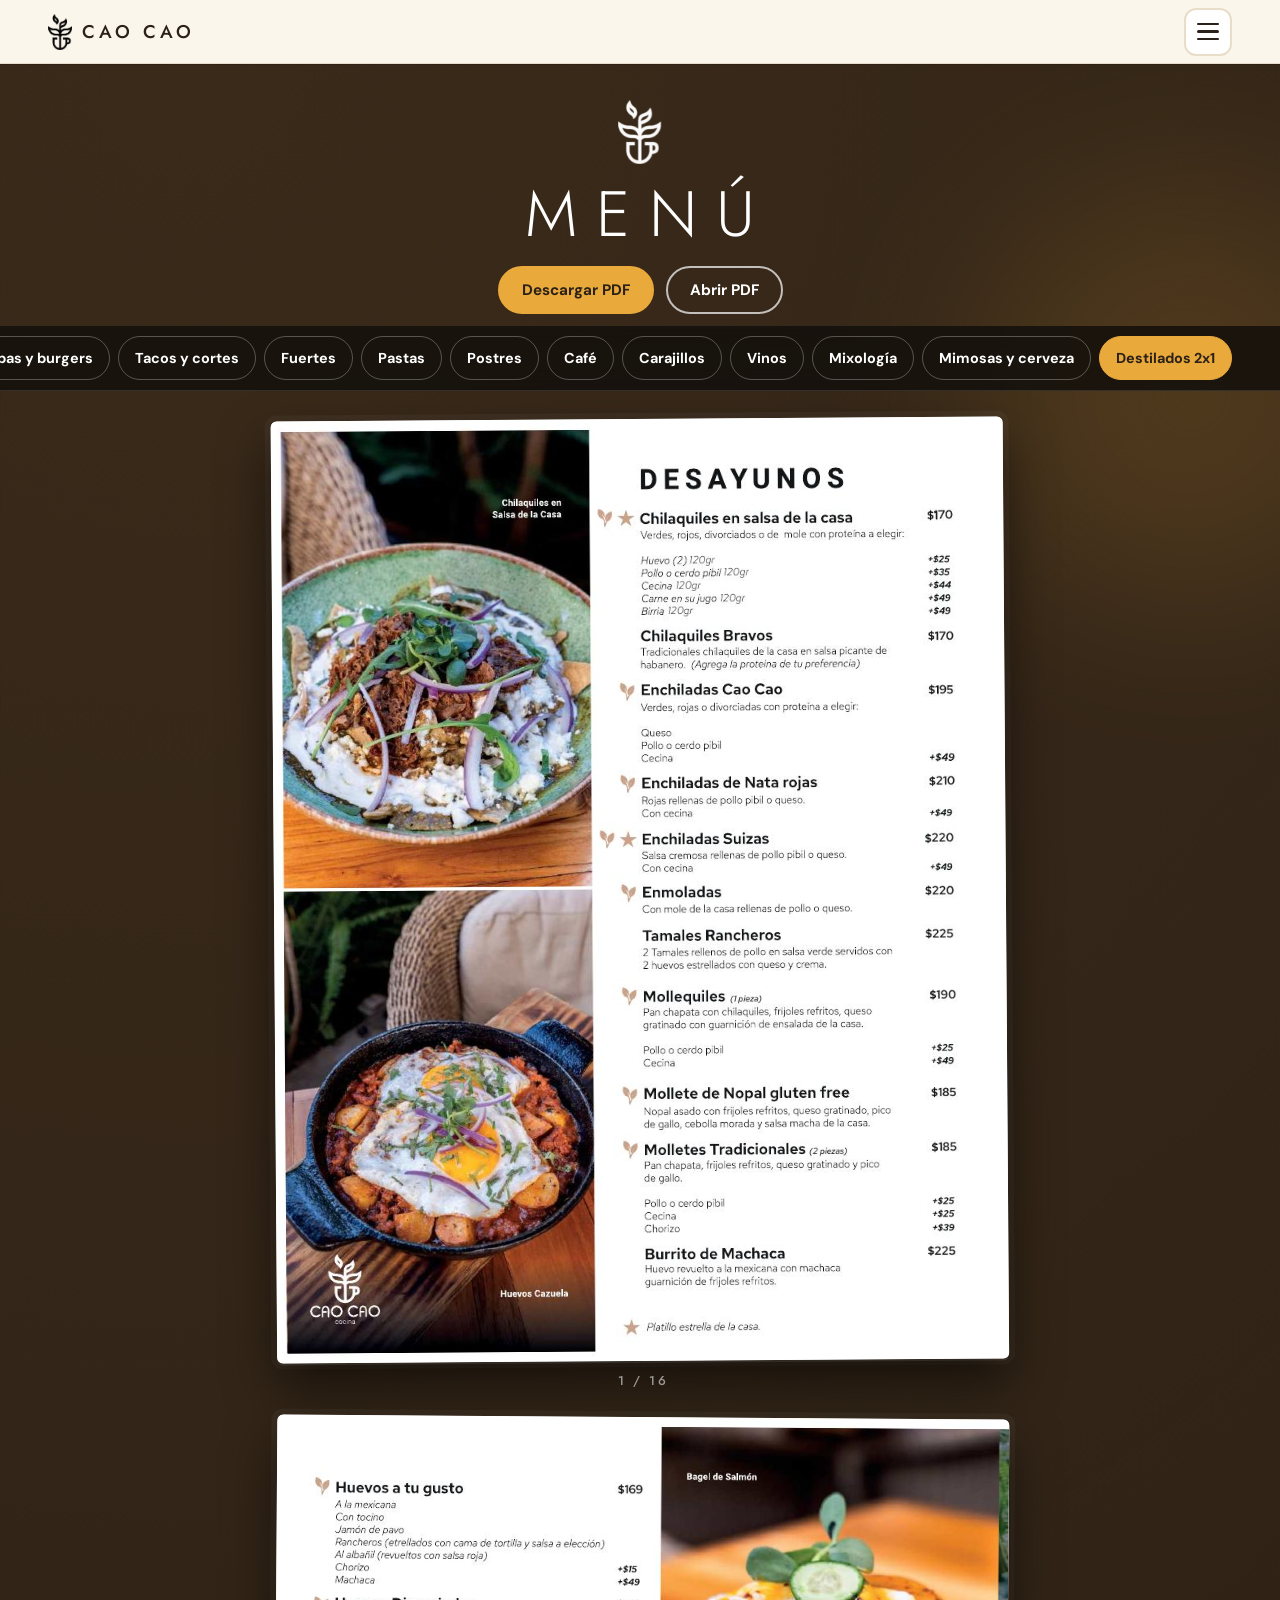
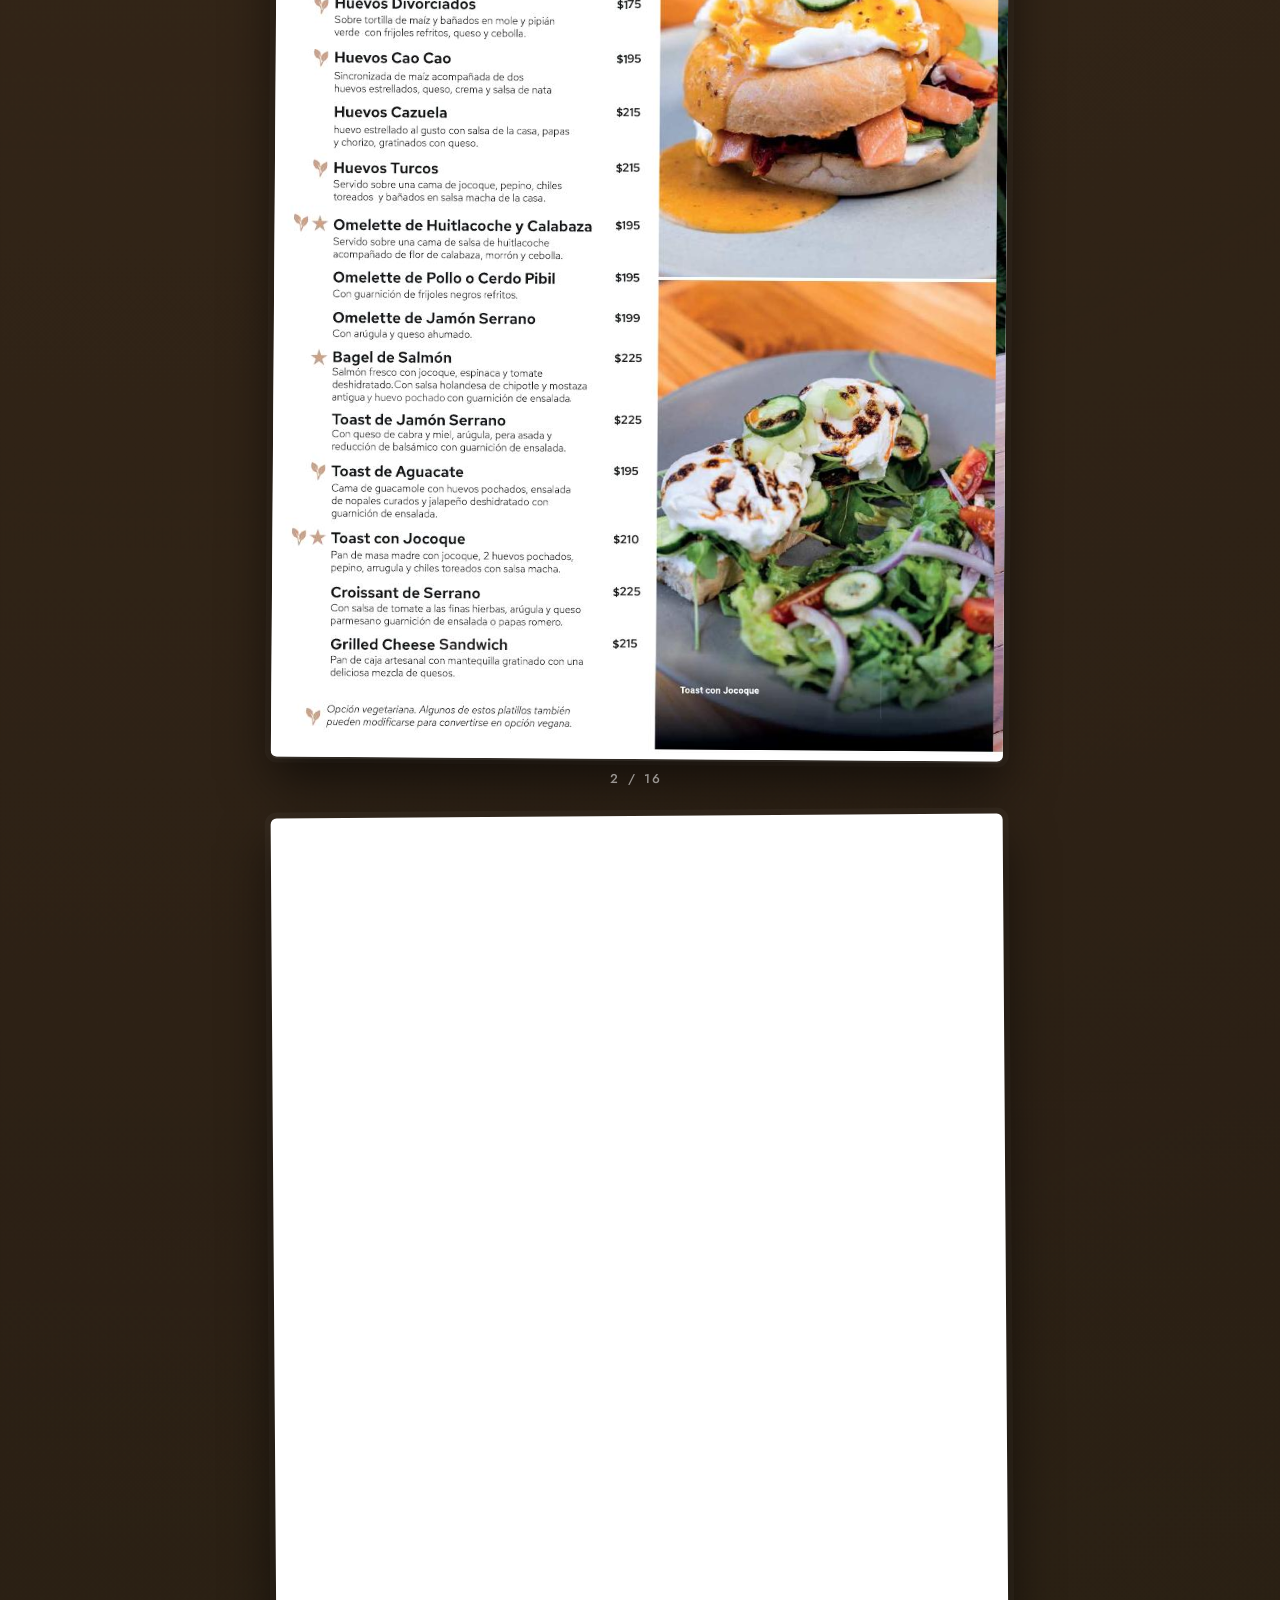
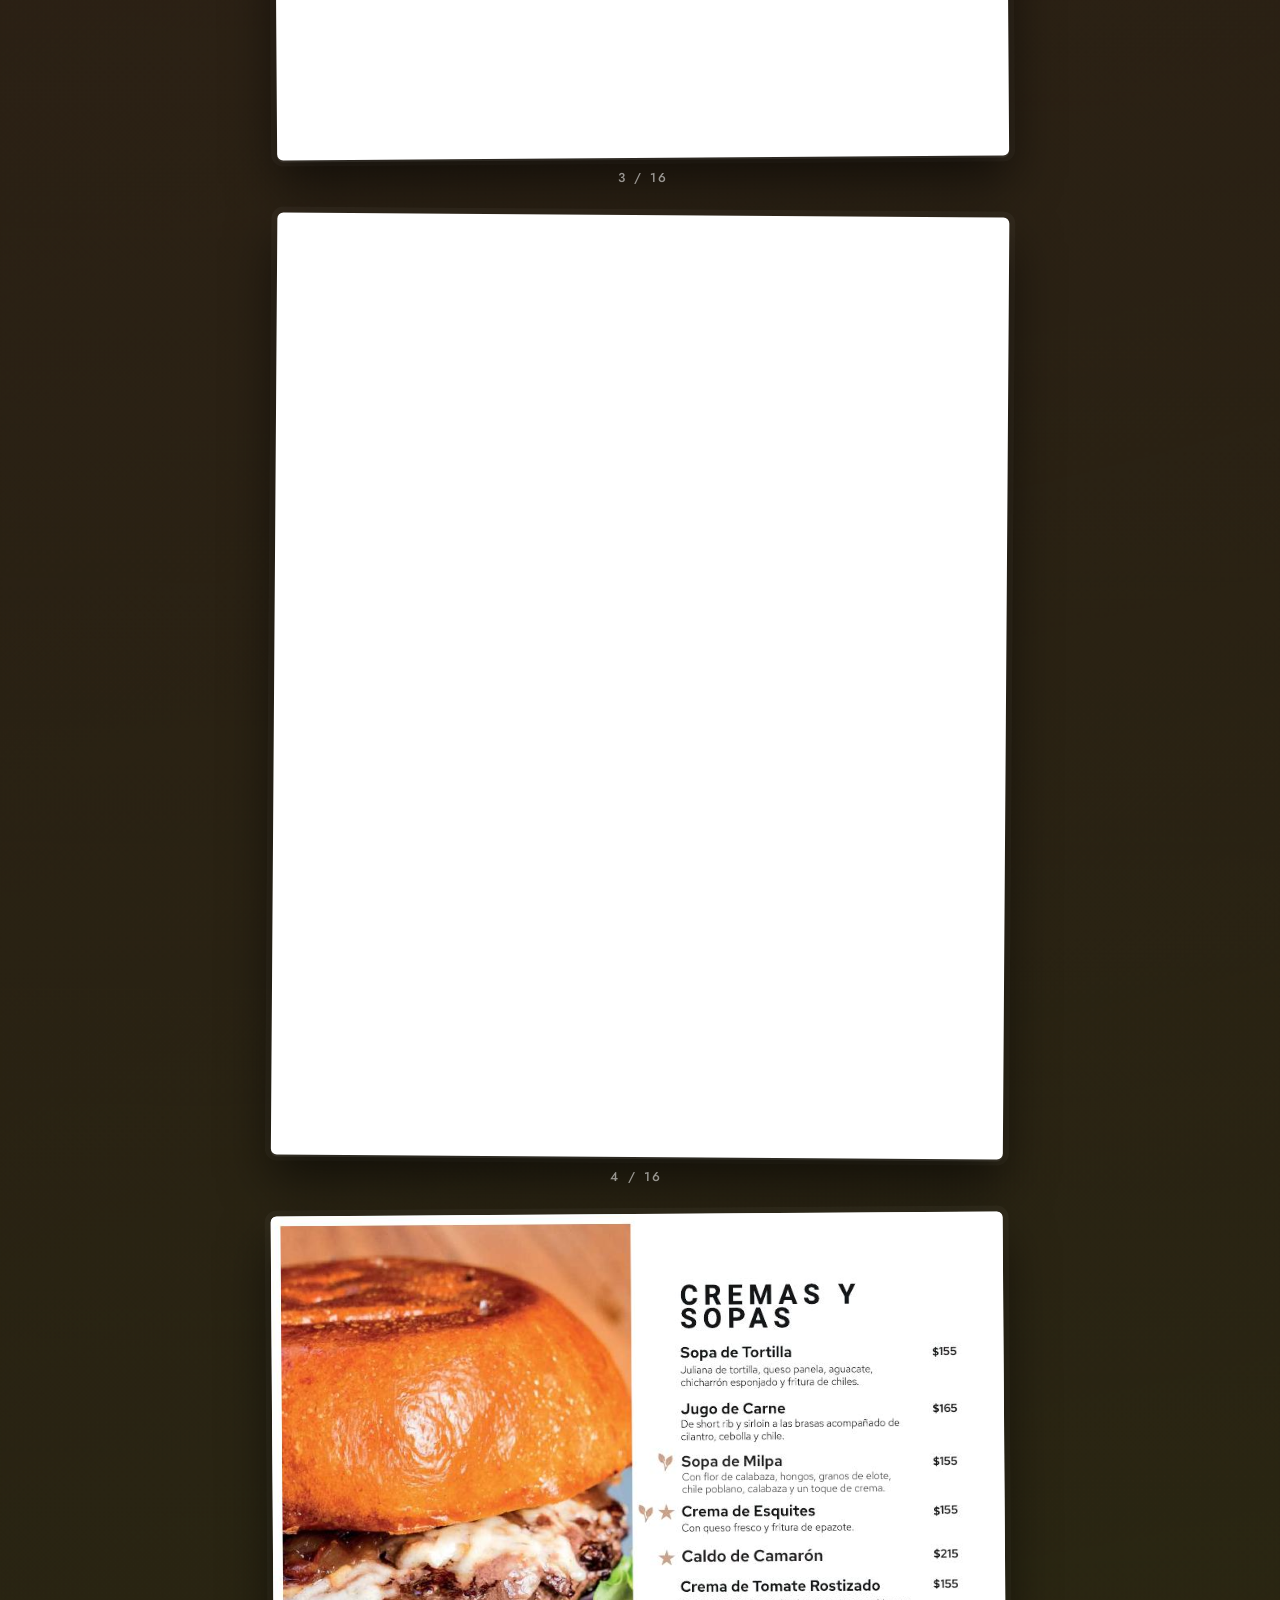
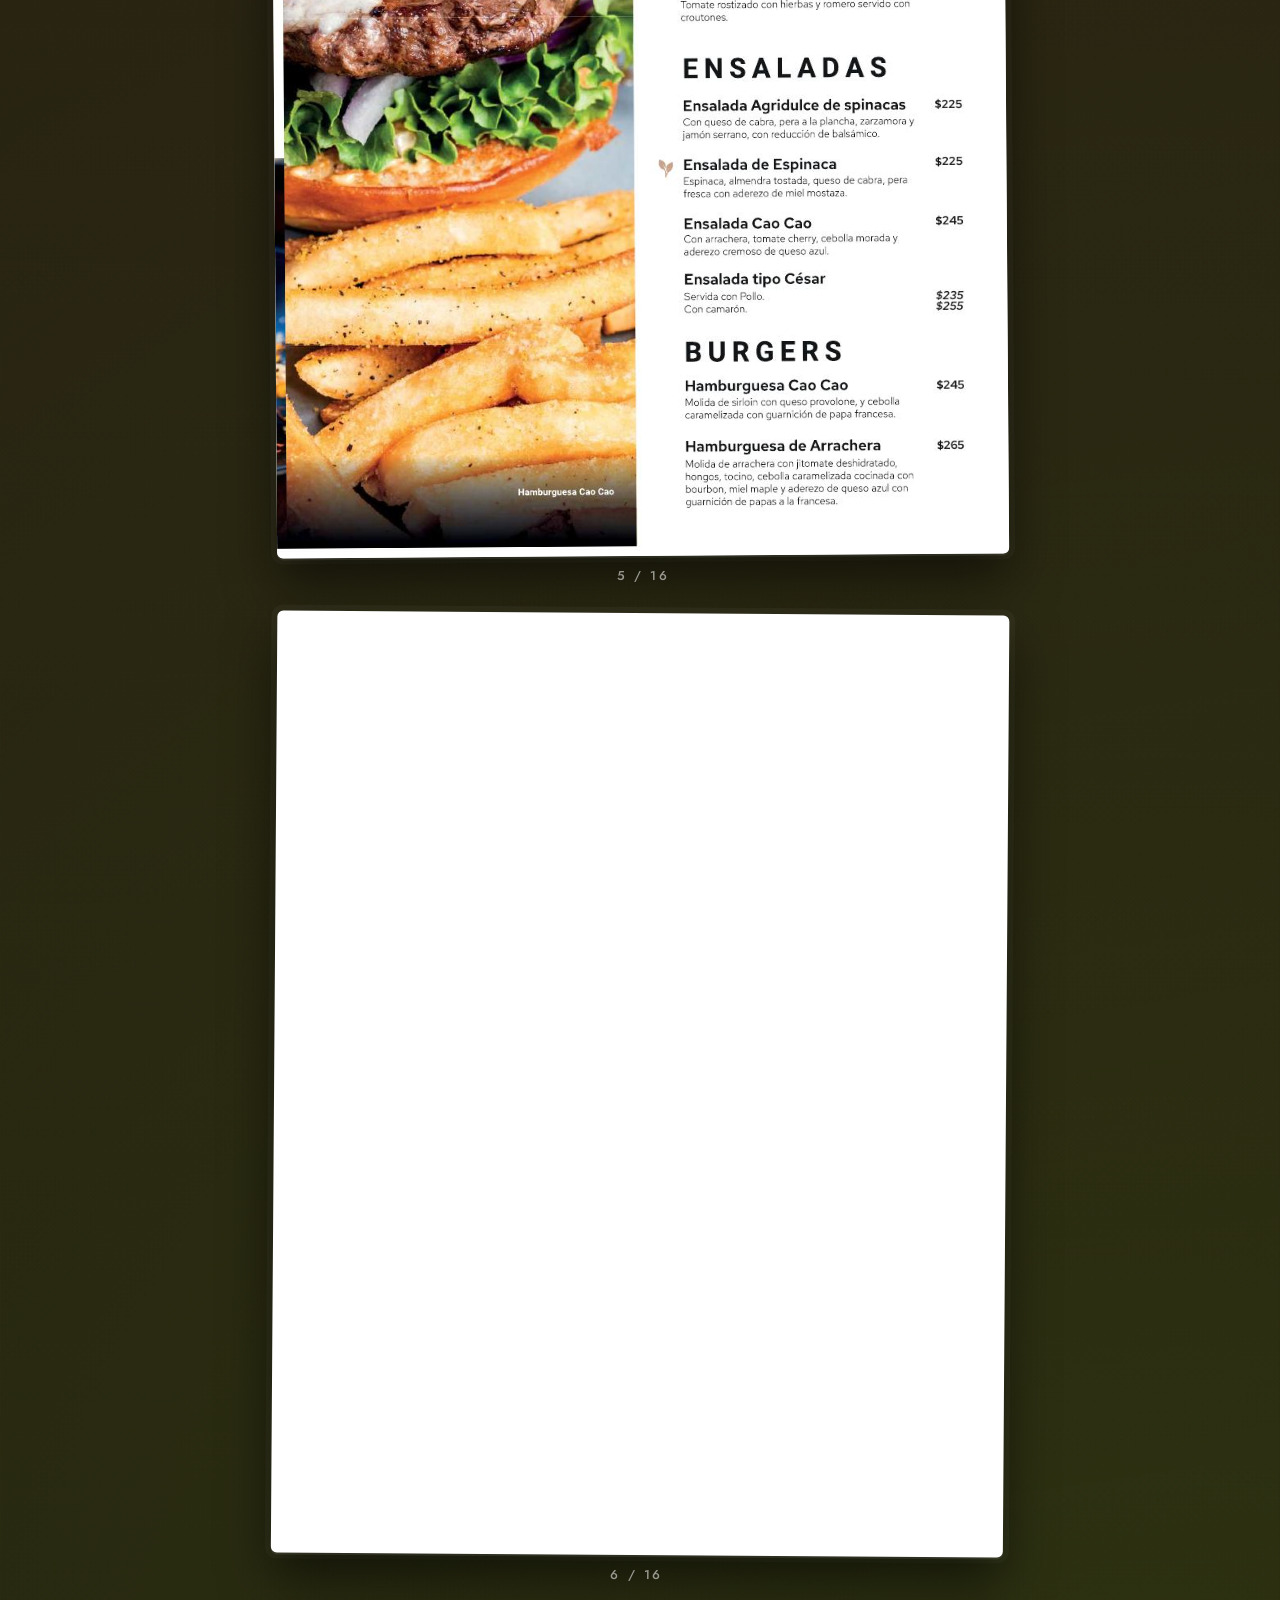
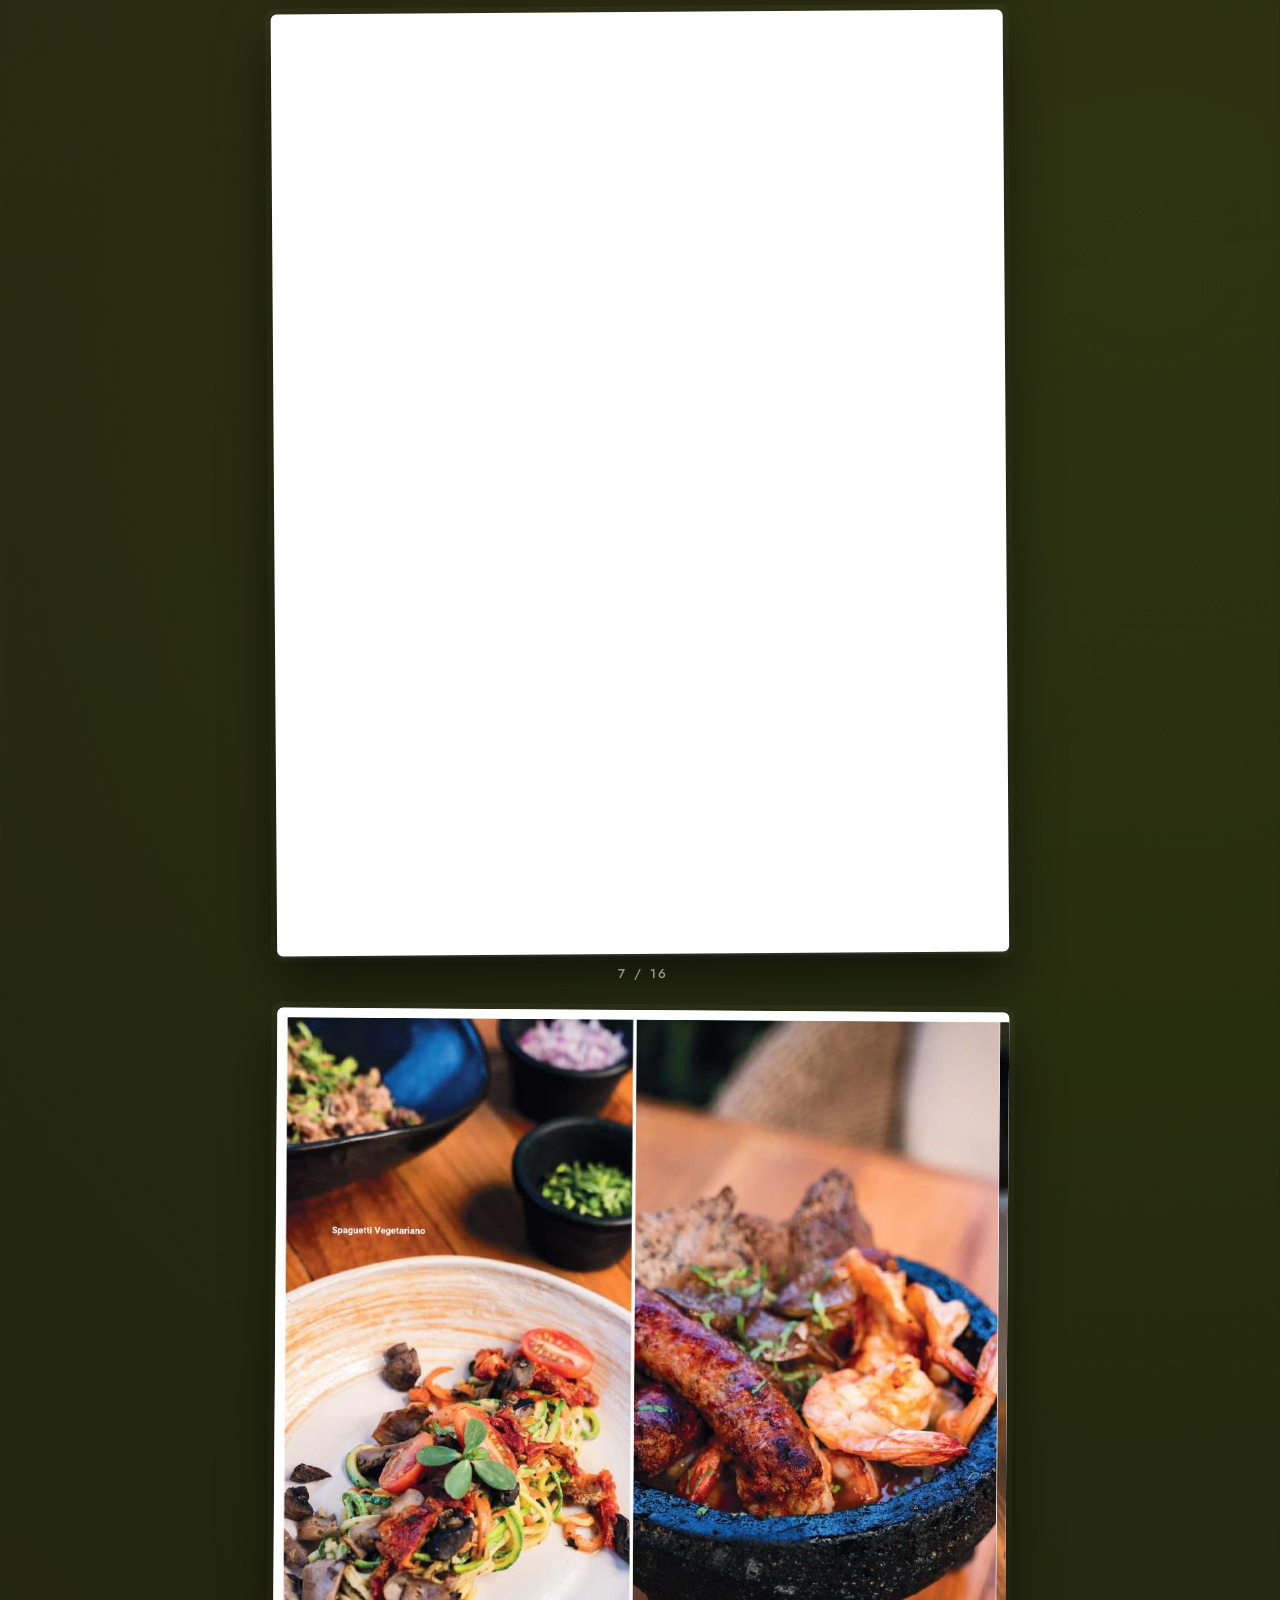
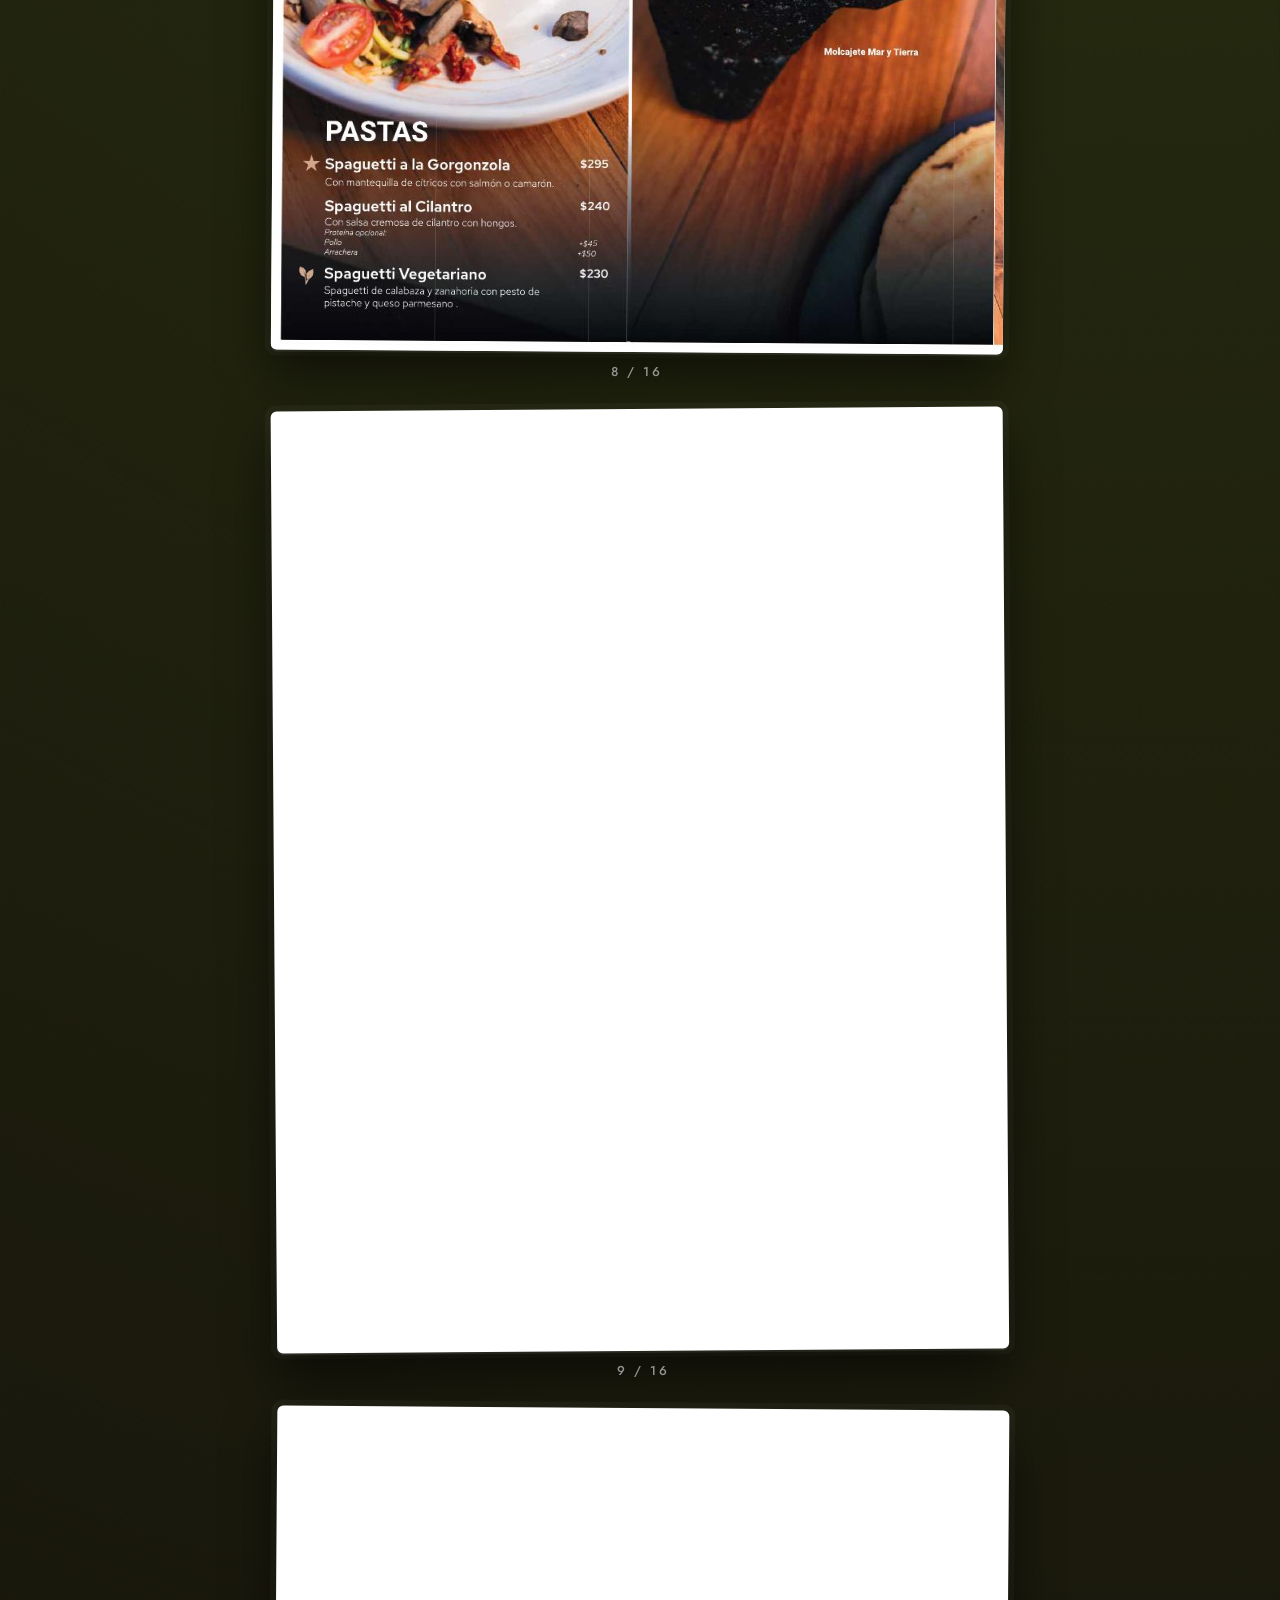
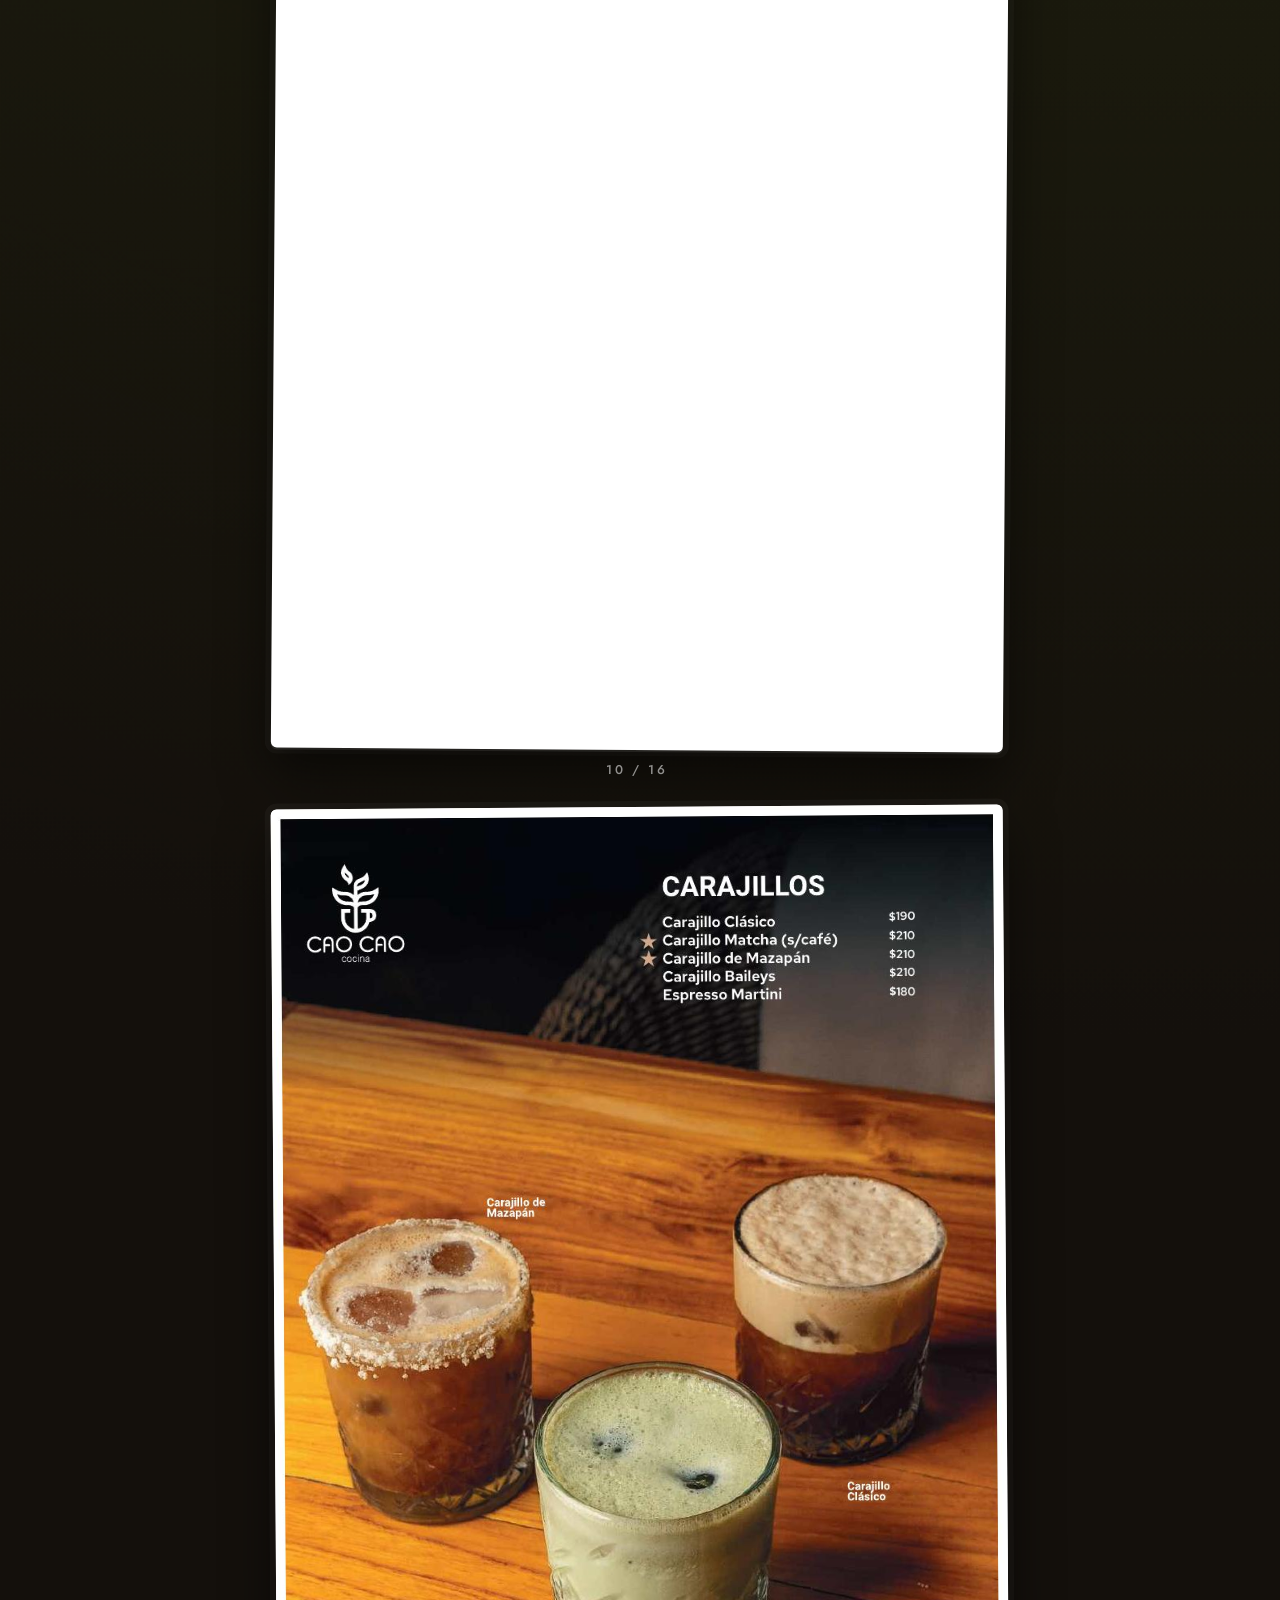
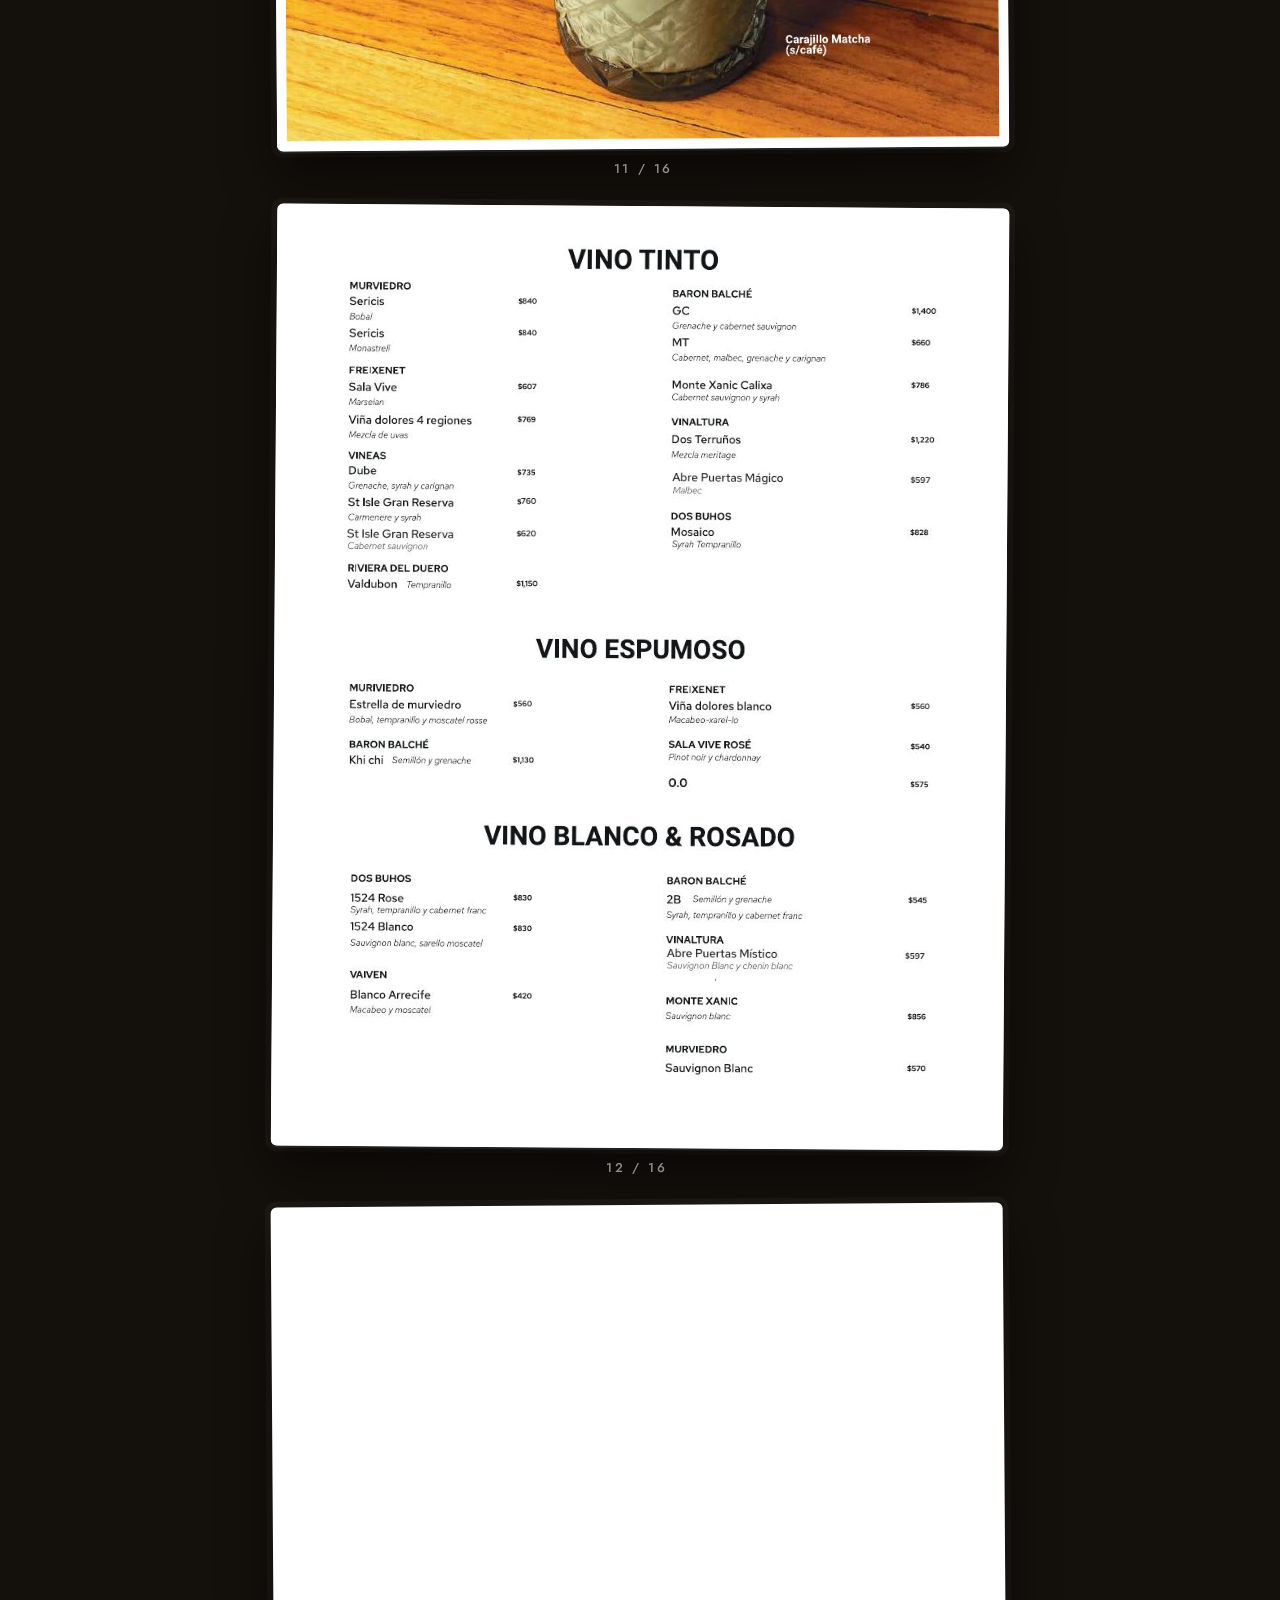
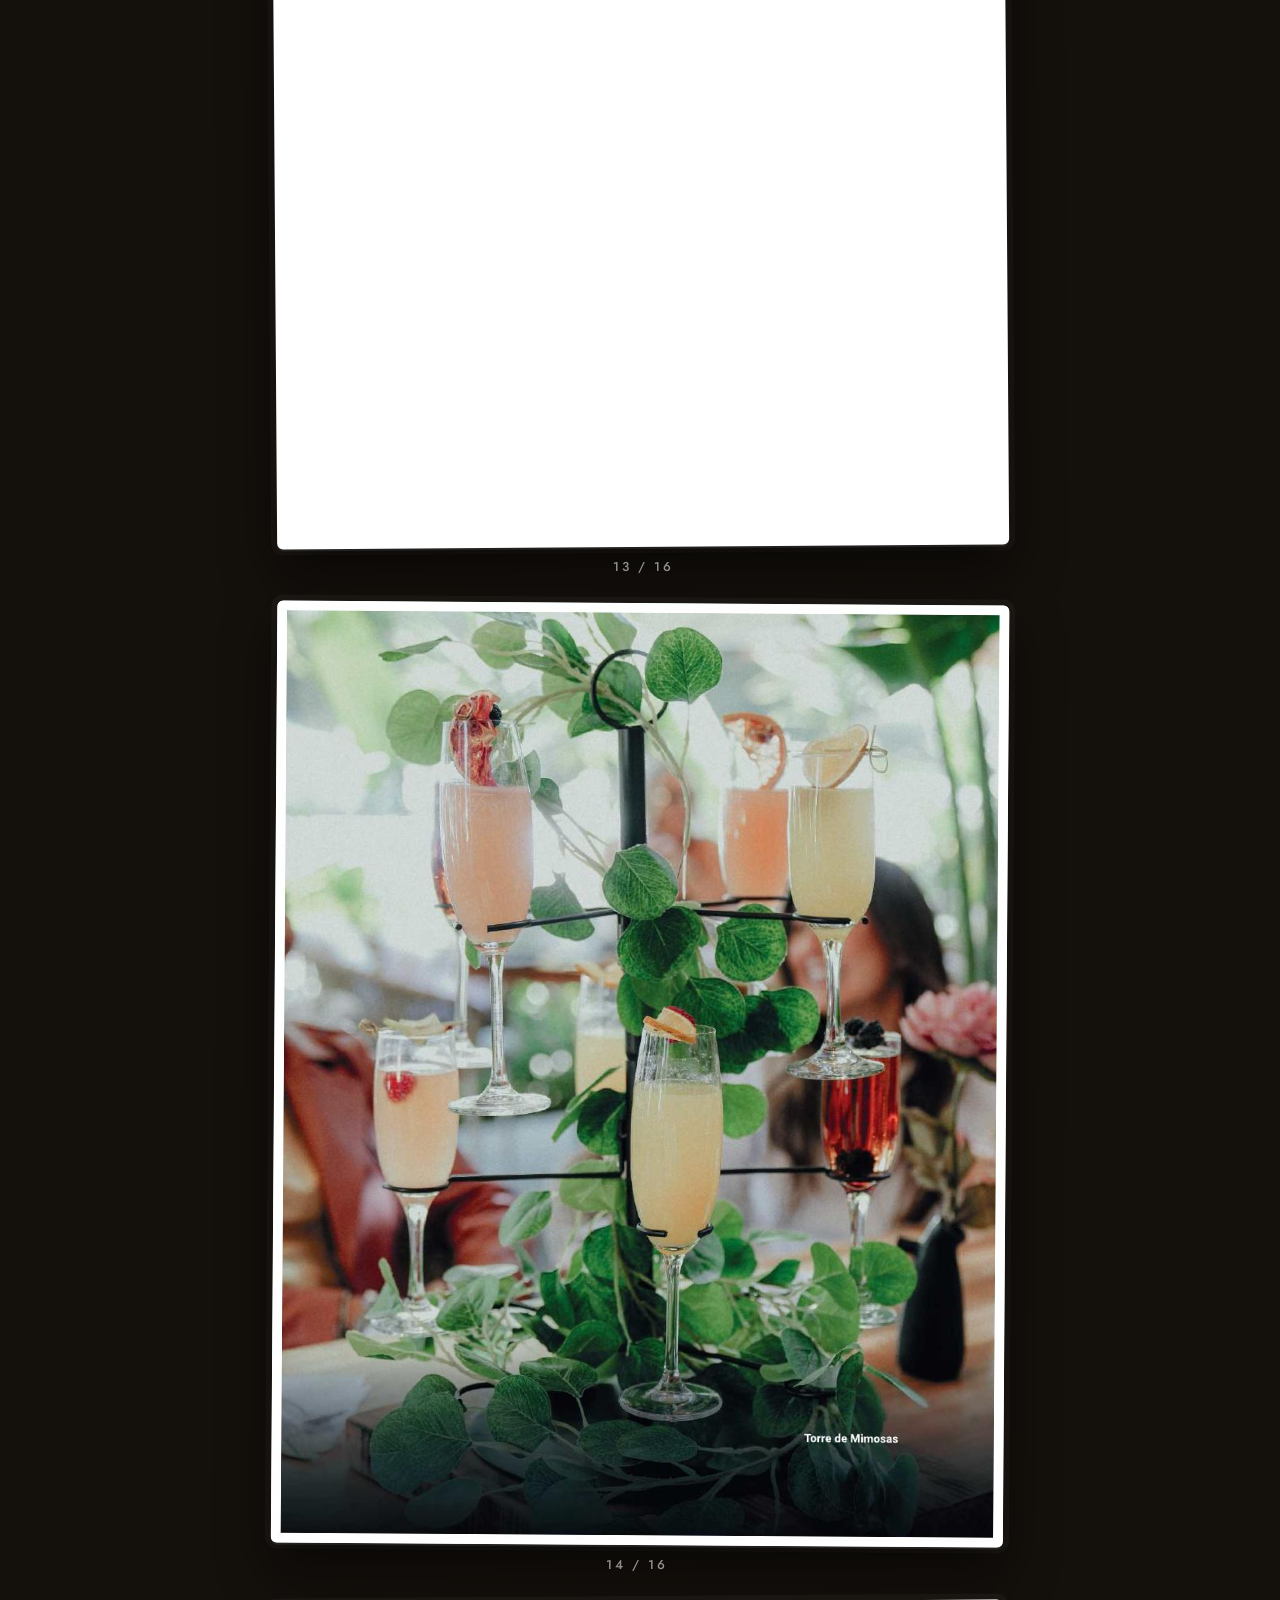
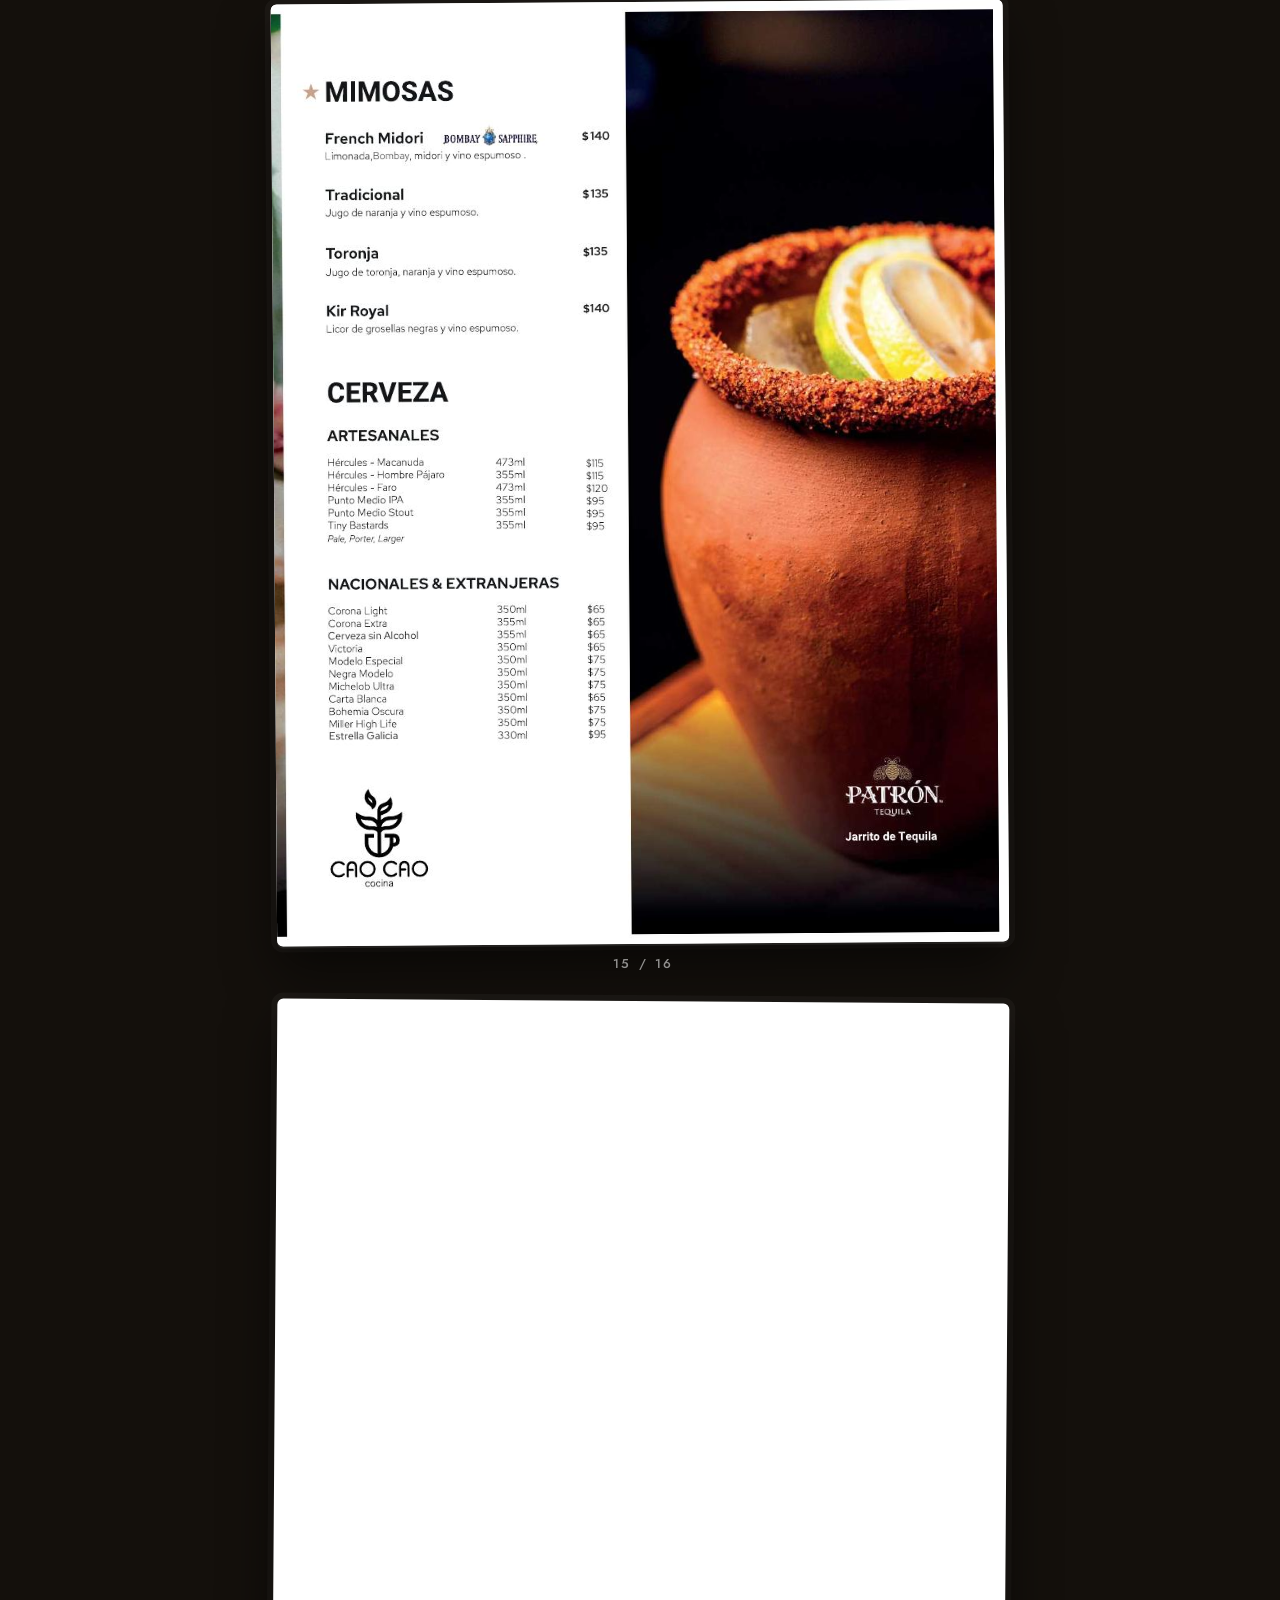
==== menu.html @ ea59f4d0 "Add files via upload" ====
<!doctype html>
<html lang="es-MX">
<head>
<meta charset="utf-8">
<meta name="viewport" content="width=device-width, initial-scale=1, viewport-fit=cover">
<meta name="theme-color" content="#14100c">
<title>Menú · Cao Cao Cocina</title>
<meta name="description" content="Menú completo de Cao Cao Cocina.">
<link rel="icon" href="favicon.ico" sizes="any">
<link rel="icon" type="image/png" sizes="64x64" href="images/favicon-64.png">
<link rel="icon" type="image/png" sizes="192x192" href="images/favicon-192.png">
<link rel="apple-touch-icon" href="images/apple-touch-icon.png">
<link rel="preconnect" href="https://fonts.googleapis.com">
<link rel="preconnect" href="https://fonts.gstatic.com" crossorigin>
<link href="https://fonts.googleapis.com/css2?family=DM+Sans:wght@400;500;700&family=Fraunces:opsz,wght@9..144,500;9..144,700&family=Jost:wght@300;400;500&display=swap" rel="stylesheet">
<link rel="stylesheet" href="css/styles.css">
</head>
<body>
<a class="skip" href="#contenido">Saltar al contenido</a>
<header class="nav">
  <a class="brand" href="index.html" aria-label="Cao Cao Cocina, inicio"><img src="images/logo-icono.png" alt="" width="34" height="36"><span>CAO CAO</span></a>
  <button class="burger" id="burger" aria-label="Abrir menú de navegación" aria-expanded="false" aria-controls="drawer"><span></span><span></span><span></span></button>
  <nav class="drawer" id="drawer" aria-label="Principal" hidden>
    <a href="index.html">Inicio</a>
    <a href="menu.html" aria-current="page">Menú</a>
    <a href="index.html#galeria">Galería</a>
    <a href="index.html#resenas">Reseñas</a>
    <a href="index.html#visitanos">Visítanos</a>
    <a href="https://www.instagram.com/caocaococina/" rel="noopener" class="sub">Instagram</a>
  </nav>
</header>
<main id="contenido" class="menu-page">
  <div class="menu-glow" aria-hidden="true"></div>
  <section class="menu-head">
    <img src="images/logo-icono.png" alt="" width="64" height="67">
    <h1 class="reveal">Menú</h1>
    <div class="cta">
      <a class="btn btn-sun" href="menu/menu-cao-cao.pdf" download>Descargar PDF</a>
      <a class="btn btn-line" href="menu/menu-cao-cao.pdf" target="_blank" rel="noopener">Abrir PDF</a>
    </div>
  </section>
  <div class="tabs-bar"><div class="tabs" id="tabs" aria-label="Ir a una sección del menú"></div></div>
  <section class="pages" id="pages"></section>
  <p class="menu-end">Precios en MXN. Pueden cambiar sin previo aviso.<br><a class="btn btn-line" href="index.html#nueva-resena">Deja tu reseña</a></p>
</main>
<div class="lightbox" id="lightbox" hidden role="dialog" aria-modal="true" aria-label="Página del menú ampliada">
  <button class="lb-close" id="lb-close" aria-label="Cerrar">&times;</button>
  <div class="lb-scroll"><img id="lb-img" alt=""></div>
</div>
<script src="js/common.js"></script>
<script src="js/menu.js"></script>
</body></html>
---- css/styles.css ----
:root{--bg:#FBF6EC;--ink:#2B2118;--muted:#6B5D4F;--chile:#B93A22;--lime:#5E6E1C;--sun:#E9A93B;--card:#fff;--line:#E8DDC9;--night:#14100c;--r:16px;--sp:clamp(16px,4vw,48px);--nav:64px}
@media(prefers-color-scheme:dark){:root{--bg:#1E1812;--ink:#F6EEDF;--muted:#C9BBA5;--chile:#F0866E;--lime:#B7C75A;--card:#2A221A;--line:#42362A}}
*{box-sizing:border-box;-webkit-tap-highlight-color:transparent}html{scroll-behavior:smooth;scroll-padding-top:calc(var(--nav) + 12px);-webkit-text-size-adjust:100%}
body{margin:0;background:var(--bg);color:var(--ink);font:400 1rem/1.6 'DM Sans',system-ui,sans-serif;overflow-x:hidden}
body.menu-open,body.lb-open{overflow:hidden}
h1,h2,h3{font-family:Fraunces,Georgia,serif;line-height:1.15}
.skip{position:absolute;left:-999px}.skip:focus{left:8px;top:8px;background:var(--ink);color:var(--bg);padding:8px;z-index:99}
a{color:var(--chile)}:focus-visible{outline:3px solid var(--sun);outline-offset:2px}
img{max-width:100%}
/* barra y hamburguesa */
.nav{position:sticky;top:0;z-index:30;height:calc(var(--nav) + env(safe-area-inset-top));padding:env(safe-area-inset-top) max(var(--sp),env(safe-area-inset-right)) 0 max(var(--sp),env(safe-area-inset-left));display:flex;align-items:center;justify-content:space-between;background:color-mix(in srgb,var(--bg) 92%,transparent);backdrop-filter:blur(10px);-webkit-backdrop-filter:blur(10px);border-bottom:1px solid var(--line);transition:box-shadow .3s}
.nav.scrolled{box-shadow:0 6px 24px rgba(0,0,0,.14)}
.brand{display:flex;align-items:center;gap:10px;min-height:44px;color:var(--ink);text-decoration:none;font:500 1.15rem Jost,sans-serif;letter-spacing:.2em}
.brand img{height:36px;width:auto;filter:invert(1);transition:transform .4s cubic-bezier(.34,1.56,.64,1)}.brand:hover img{transform:rotate(-8deg) scale(1.1)}
.burger{width:48px;height:48px;border:2px solid var(--line);border-radius:12px;background:var(--card);cursor:pointer;display:grid;place-content:center;gap:5px;padding:0}
.burger span{display:block;width:22px;height:2.5px;border-radius:2px;background:var(--ink);transition:transform .3s,opacity .2s}
.burger[aria-expanded=true] span:nth-child(1){transform:translateY(7.5px) rotate(45deg)}.burger[aria-expanded=true] span:nth-child(2){opacity:0}.burger[aria-expanded=true] span:nth-child(3){transform:translateY(-7.5px) rotate(-45deg)}
.drawer{position:absolute;top:100%;right:0;left:0;background:var(--bg);border-bottom:1px solid var(--line);box-shadow:0 20px 40px rgba(0,0,0,.2);padding:8px var(--sp) 20px;display:flex;flex-direction:column;opacity:0;transform:translateY(-12px);transition:opacity .25s,transform .25s}
.drawer.open{opacity:1;transform:none}.drawer[hidden]{display:none}
.drawer a{display:flex;align-items:center;min-height:52px;font:500 1.25rem Fraunces,serif;color:var(--ink);text-decoration:none;border-bottom:1px solid var(--line)}
.drawer a:active,.drawer a:hover,.drawer a[aria-current]{color:var(--chile)}.drawer a.sub{font:500 1rem 'DM Sans';color:var(--muted);border:0}
@media(min-width:700px){.drawer{left:auto;width:320px;right:max(var(--sp),0px);border:1px solid var(--line);border-radius:0 0 var(--r) var(--r)}}
.progress{position:fixed;top:0;left:0;right:0;height:3px;background:linear-gradient(90deg,var(--chile),var(--sun));transform-origin:0 50%;transform:scaleX(0);z-index:40}
/* botones */
.btn{display:inline-flex;align-items:center;justify-content:center;min-height:48px;padding:0 22px;border-radius:999px;font:700 .95rem 'DM Sans';text-decoration:none;cursor:pointer;border:2px solid var(--chile);transition:transform .2s,background .2s,color .2s;touch-action:manipulation}
.btn-solid{background:var(--chile);color:#fff}.btn-outline{background:transparent;color:var(--chile)}.btn-sun{background:var(--sun);border-color:var(--sun);color:#2B2118}.btn-line{background:transparent;border-color:rgba(255,255,255,.7);color:#fff}
.btn:hover{transform:translateY(-2px)}.btn-outline:hover{background:var(--chile);color:#fff}.btn-line:hover{background:#fff;color:#14100c}
/* hero oscuro con marca */
.hero{position:relative;overflow:hidden;min-height:calc(100vh - var(--nav));min-height:calc(100svh - var(--nav));display:flex;flex-direction:column;align-items:center;justify-content:center;text-align:center;padding:40px var(--sp);background:var(--night);color:#fff}
.light{position:absolute;border-radius:50%;pointer-events:none;will-change:transform;animation:drift 16s ease-in-out infinite alternate}
.l1{width:min(80vw,760px);aspect-ratio:1;top:-22%;right:-18%;background:radial-gradient(circle,rgba(233,169,59,.55),rgba(233,169,59,0) 66%)}
.l2{width:min(75vw,680px);aspect-ratio:1;bottom:-26%;left:-18%;background:radial-gradient(circle,rgba(120,140,40,.45),rgba(120,140,40,0) 66%);animation-delay:-7s}
.l3{width:min(50vw,420px);aspect-ratio:1;top:32%;left:30%;background:radial-gradient(circle,rgba(185,58,34,.22),rgba(185,58,34,0) 68%);animation-duration:22s;animation-delay:-3s}
@keyframes drift{to{transform:translate(-60px,50px) scale(1.18)}}
.hero>*{position:relative}.hero>.light{position:absolute}
.hero-icon{width:clamp(78px,15vw,120px);height:auto;animation:pop .9s cubic-bezier(.34,1.56,.64,1) both,float 6s ease-in-out 1s infinite}
.wordmark{margin:18px 0 0;font-family:Jost,sans-serif;font-weight:400;line-height:1;display:flex;flex-direction:column;align-items:center}
.wm-name{font-size:clamp(3rem,14vw,7.5rem);letter-spacing:.14em;margin-right:-.14em;animation:up .8s .25s both}
.wm-sub{font-size:clamp(1.4rem,5.5vw,2.6rem);letter-spacing:.32em;margin-right:-.32em;font-weight:300;color:var(--sun);margin-top:.1em;animation:up .8s .45s both}
.cta{display:flex;gap:12px;justify-content:center;flex-wrap:wrap;margin-top:32px;animation:up .8s .65s both}
.scroll-hint{color:rgba(255,255,255,.7);margin-top:28px;min-height:48px;min-width:48px;display:grid;place-items:center;animation:up .8s 1s both,bob 2s 1.8s infinite}
@keyframes zoom{to{transform:scale(1.15)}}@keyframes pop{from{opacity:0;transform:scale(.4) rotate(-12deg)}to{opacity:1;transform:none}}
@keyframes up{from{opacity:0;transform:translateY(28px)}to{opacity:1;transform:none}}@keyframes float{50%{transform:translateY(-8px)}}@keyframes bob{50%{transform:translateY(8px)}}
/* secciones */
.wrap{max-width:1100px;margin:0 auto;padding:clamp(40px,8vw,88px) var(--sp)}
h2{font-size:clamp(1.7rem,5vw,2.5rem);margin:0 0 .6em}.lead{color:var(--muted);font-size:1.1rem;max-width:56ch}.note{color:var(--muted);font-size:.9rem}
.chips{display:flex;flex-wrap:wrap;gap:10px;margin:20px 0 28px}
.reveal{opacity:0;transform:translateY(26px);transition:opacity .7s ease,transform .7s cubic-bezier(.2,.7,.2,1)}.reveal.in{opacity:1;transform:none}
.gallery{columns:3 240px;column-gap:14px}
.ph{position:relative;break-inside:avoid;margin:0 0 14px;border-radius:var(--r);overflow:hidden;background:linear-gradient(135deg,var(--sun),var(--chile))}
.ph img{display:block;width:100%;height:auto;transition:transform .6s}.ph:hover img{transform:scale(1.06)}
.ph figcaption{position:absolute;left:0;right:0;bottom:0;padding:28px 14px 12px;color:#fff;font-weight:700;background:linear-gradient(transparent,rgba(0,0,0,.7));transform:translateY(100%);transition:transform .35s}.ph:hover figcaption{transform:none}
@media(hover:none){.ph figcaption{transform:none;font-size:.85rem;padding:20px 10px 8px}}
.reviews{display:grid;grid-template-columns:repeat(auto-fill,minmax(260px,1fr));gap:16px}
.rev{background:var(--card);border:1px solid var(--line);border-radius:var(--r);padding:20px;transition:box-shadow .3s}
.rev.new{border-color:var(--lime);box-shadow:0 0 0 3px color-mix(in srgb,var(--lime) 30%,transparent)}.rev p{margin:.5em 0}.rev footer{font-weight:700}
.star{color:var(--sun)}.star.off{color:var(--line)}
.form{margin-top:40px;background:var(--card);border:1px solid var(--line);border-radius:var(--r);padding:24px;max-width:560px;display:grid;gap:8px}
.form h3{margin:0}label,legend{font-weight:700}fieldset{border:0;padding:0;margin:0}
input,textarea{width:100%;min-height:48px;padding:10px 12px;border-radius:10px;border:2px solid var(--line);background:var(--bg);color:var(--ink);font:inherit;font-size:16px}
.stars{display:flex;gap:2px}.stars button{width:48px;height:48px;border:0;background:none;font-size:2rem;cursor:pointer;color:var(--line);transition:transform .2s}.stars button.on{color:var(--sun)}.stars button:hover{transform:scale(1.2) rotate(-8deg)}
.error{color:var(--chile);margin:0;min-height:1.4em;font-weight:500}
.gbox{margin-top:20px;max-width:560px;padding:22px;border-radius:var(--r);background:color-mix(in srgb,var(--lime) 14%,var(--card));border:2px solid var(--lime);animation:up .5s both}.gbox h3{margin:0 0 8px}
.visit-grid{display:grid;grid-template-columns:repeat(auto-fit,minmax(min(100%,280px),1fr));gap:24px}.tel{font-weight:700}
iframe{width:100%;min-height:300px;border:0;border-radius:var(--r)}
footer{text-align:center;padding:32px 16px calc(32px + env(safe-area-inset-bottom));color:var(--muted)}footer img{height:44px;width:auto;filter:invert(1);margin-bottom:8px}
@media(prefers-color-scheme:dark){.brand img,footer img{filter:none}}
/* página del menú (PDF) */
.menu-page{position:relative;background:radial-gradient(circle at 15% 0,#3a2a1a 0,transparent 45%),radial-gradient(circle at 90% 40%,#2c3410 0,transparent 40%),var(--night);color:#fff;min-height:100vh;overflow:clip}
.menu-glow{position:absolute;width:420px;height:420px;border-radius:50%;background:var(--sun);opacity:.14;filter:blur(90px);top:120px;right:-120px;animation:drift2 14s ease-in-out infinite alternate}
@keyframes drift2{to{transform:translate(-60px,260px)}}
.menu-head{position:relative;text-align:center;padding:36px var(--sp) 12px}.menu-head img{height:64px;width:auto;animation:pop .8s both,float 6s 1s infinite}
.menu-head h1{font:300 clamp(2.4rem,9vw,4rem)/1 Jost,sans-serif;letter-spacing:.3em;margin:10px -.3em 0 0;text-transform:uppercase}
.menu-head .cta{margin-top:20px}
.tabs-bar{position:sticky;top:calc(var(--nav) + env(safe-area-inset-top));z-index:9;background:rgba(20,16,12,.88);backdrop-filter:blur(10px);-webkit-backdrop-filter:blur(10px);border-bottom:1px solid rgba(255,255,255,.12)}
.tabs{display:flex;gap:8px;overflow-x:auto;padding:10px var(--sp);scrollbar-width:none;-webkit-overflow-scrolling:touch}.tabs::-webkit-scrollbar{display:none}
.tab{flex:none;display:inline-flex;align-items:center;min-height:44px;padding:0 16px;border-radius:999px;border:1.5px solid rgba(255,255,255,.28);color:#fff;text-decoration:none;font:700 .9rem 'DM Sans';white-space:nowrap;transition:background .25s,color .25s}
.tab.on{background:var(--sun);border-color:var(--sun);color:#2B2118}
.pages{position:relative;max-width:760px;margin:0 auto;padding:28px 14px 8px;display:grid;gap:28px}
.sheet{margin:0;position:relative}
.sheet.reveal{transform:translateY(40px) rotate(0)}.sheet.l.in{transform:rotate(-.4deg)}.sheet.r.in{transform:rotate(.4deg)}
.sheet-btn{display:block;width:100%;padding:0;border:0;background:#fff;cursor:zoom-in;border-radius:6px;overflow:hidden;box-shadow:0 2px 0 rgba(255,255,255,.08),0 24px 50px rgba(0,0,0,.55),0 0 0 6px rgba(255,255,255,.04);transition:transform .35s,box-shadow .35s}
.sheet-btn:hover{transform:translateY(-4px) scale(1.01)}.sheet-btn img{display:block;width:100%;height:auto}
.sheet figcaption{text-align:center;color:rgba(255,255,255,.55);font:500 .8rem Jost,sans-serif;letter-spacing:.2em;margin-top:10px}
.menu-end{text-align:center;color:rgba(255,255,255,.7);padding:24px var(--sp) calc(48px + env(safe-area-inset-bottom));font-size:.9rem}.menu-end .btn{margin-top:14px}
.lightbox{position:fixed;inset:0;z-index:60;background:rgba(0,0,0,.92)}.lightbox[hidden]{display:none}
.lb-scroll{position:absolute;inset:0;overflow:auto;-webkit-overflow-scrolling:touch;padding:56px 0 24px}.lb-scroll img{display:block;width:min(100%,900px);min-width:100%;margin:0 auto}
@media(max-width:700px){.lb-scroll img{width:220%;max-width:none;min-width:0}}
.lb-close{position:absolute;top:calc(8px + env(safe-area-inset-top));right:12px;z-index:2;width:48px;height:48px;border-radius:50%;border:0;background:#fff;color:#000;font-size:2rem;line-height:1;cursor:pointer}
/* móvil */
@media(max-width:600px){:root{--nav:60px}.gallery{columns:2 140px;column-gap:10px}.ph{margin-bottom:10px}.form{padding:18px}.hero .cta .btn{flex:1 1 140px}iframe{min-height:260px}.brand{font-size:1rem}.menu-glow{display:none}.pages{padding:20px 8px 8px;gap:20px}}
@media(prefers-reduced-motion:reduce){*{animation:none!important;transition:none!important;scroll-behavior:auto!important}.reveal{opacity:1!important;transform:none!important}}
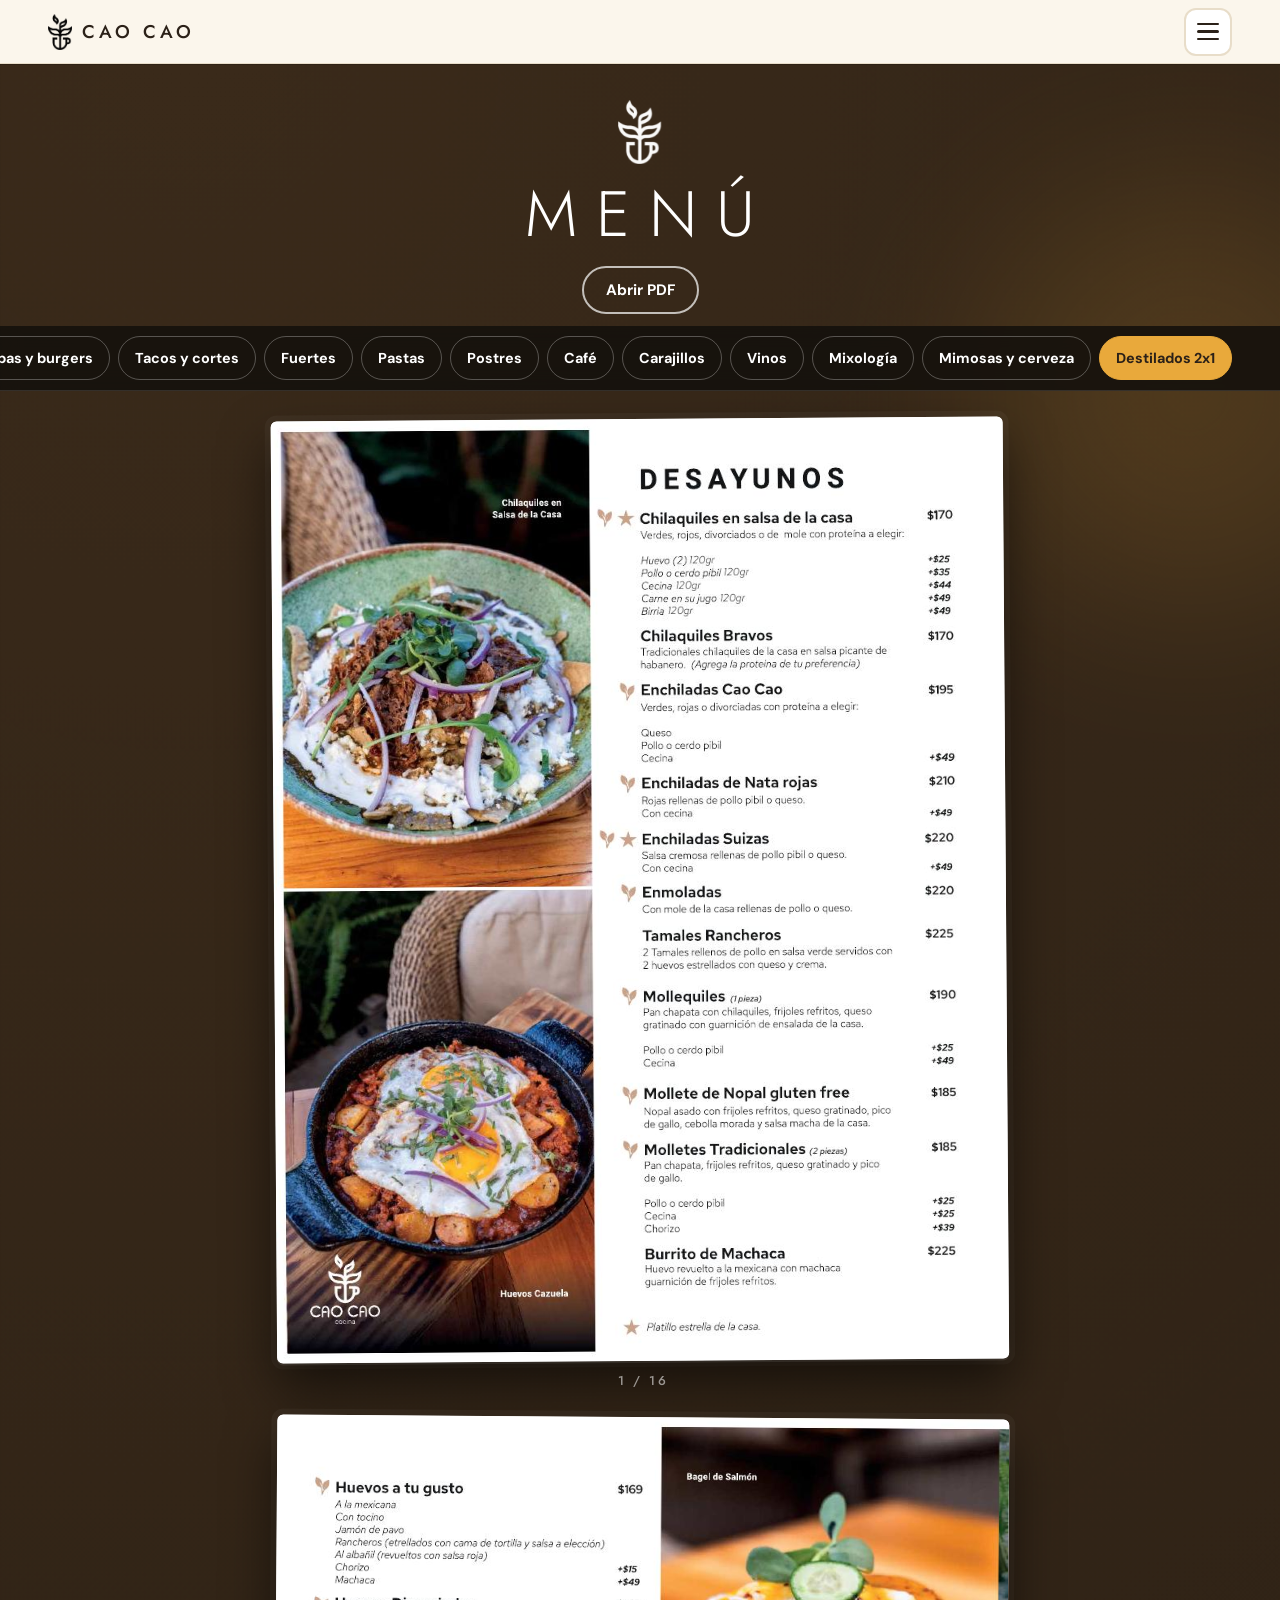
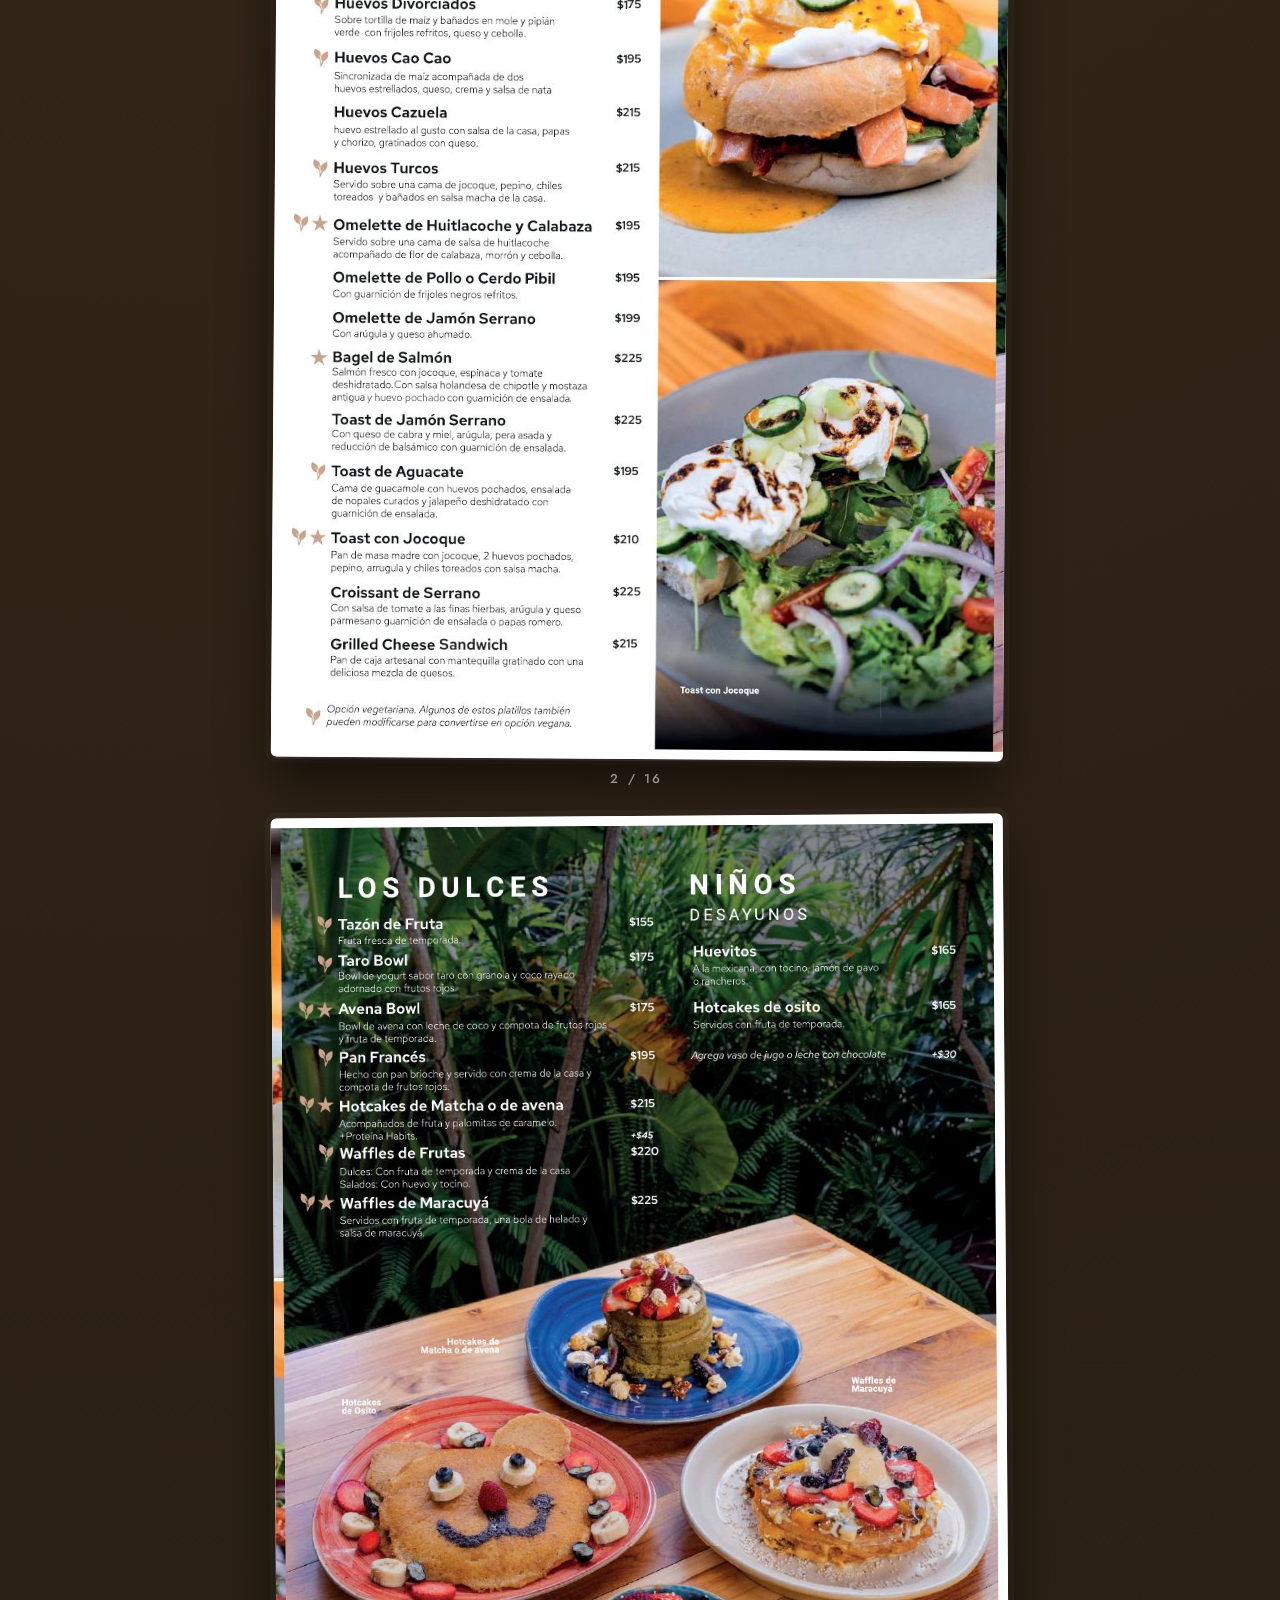
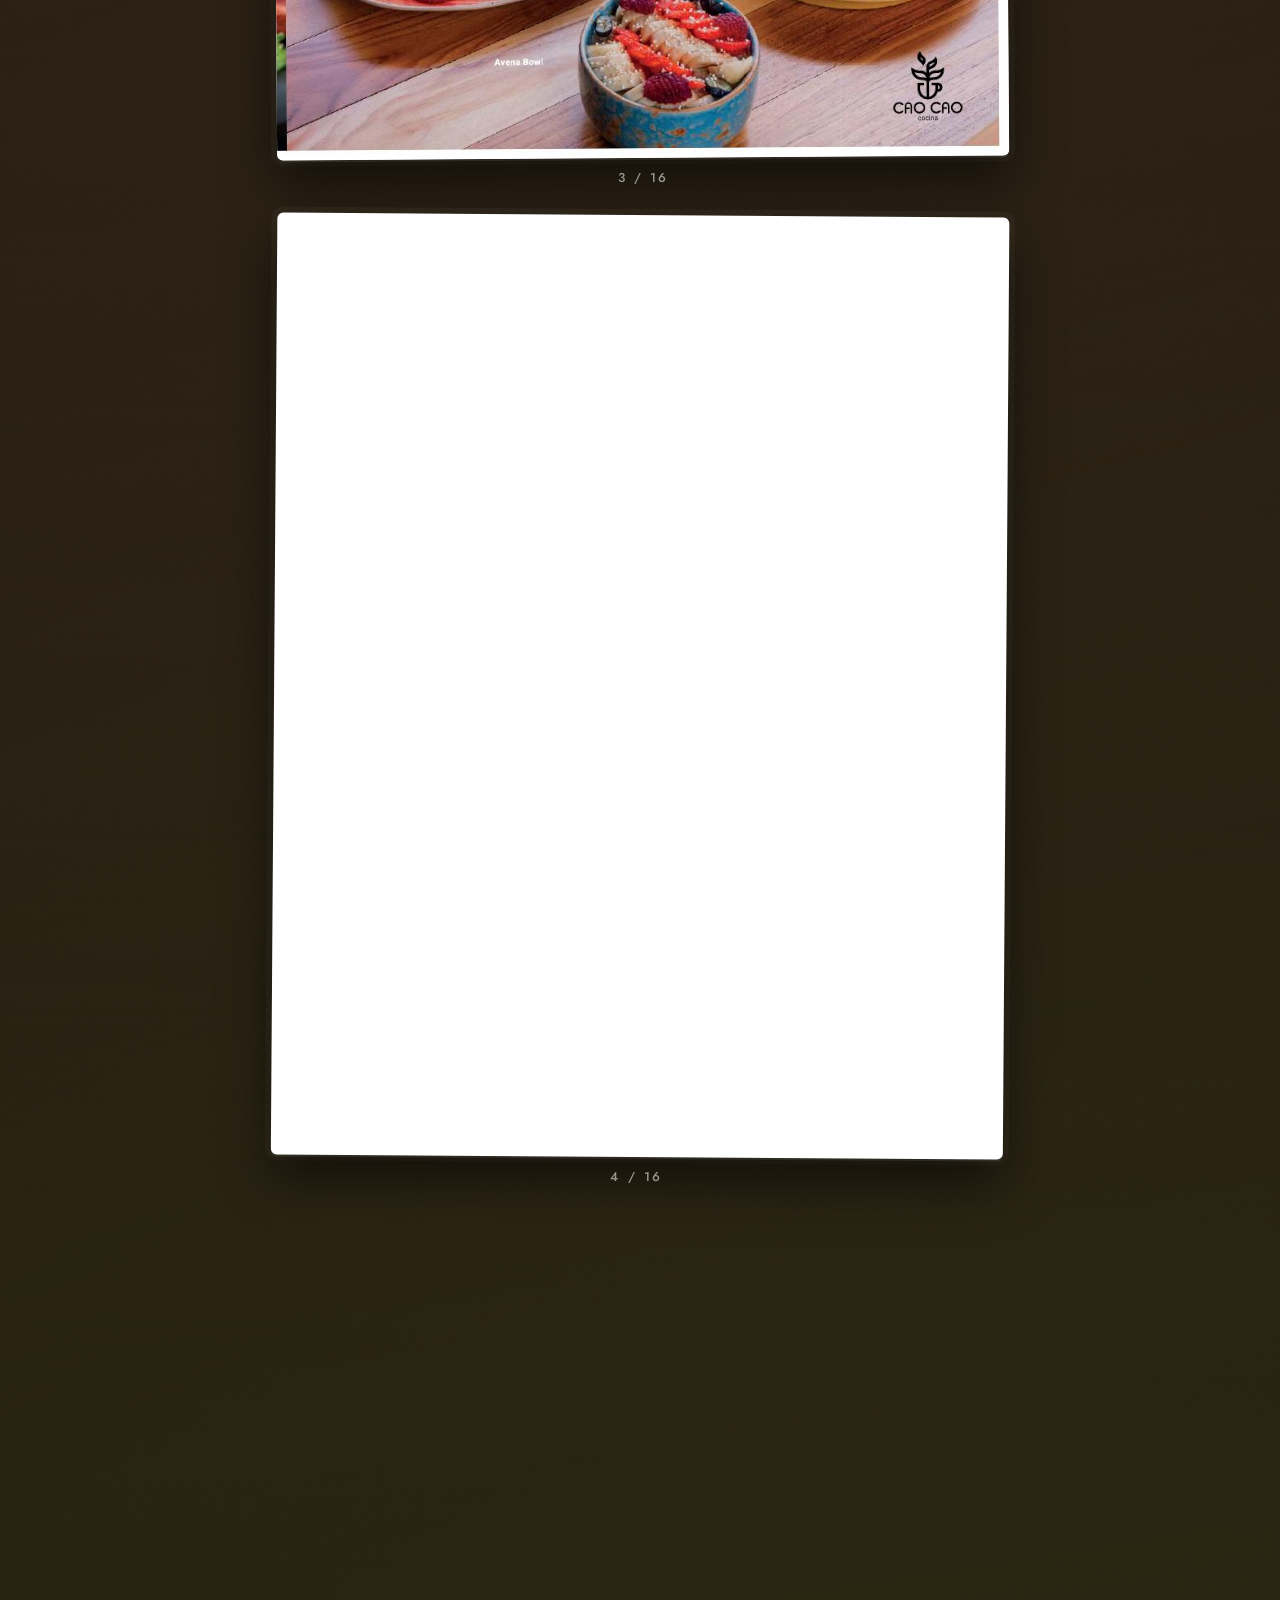
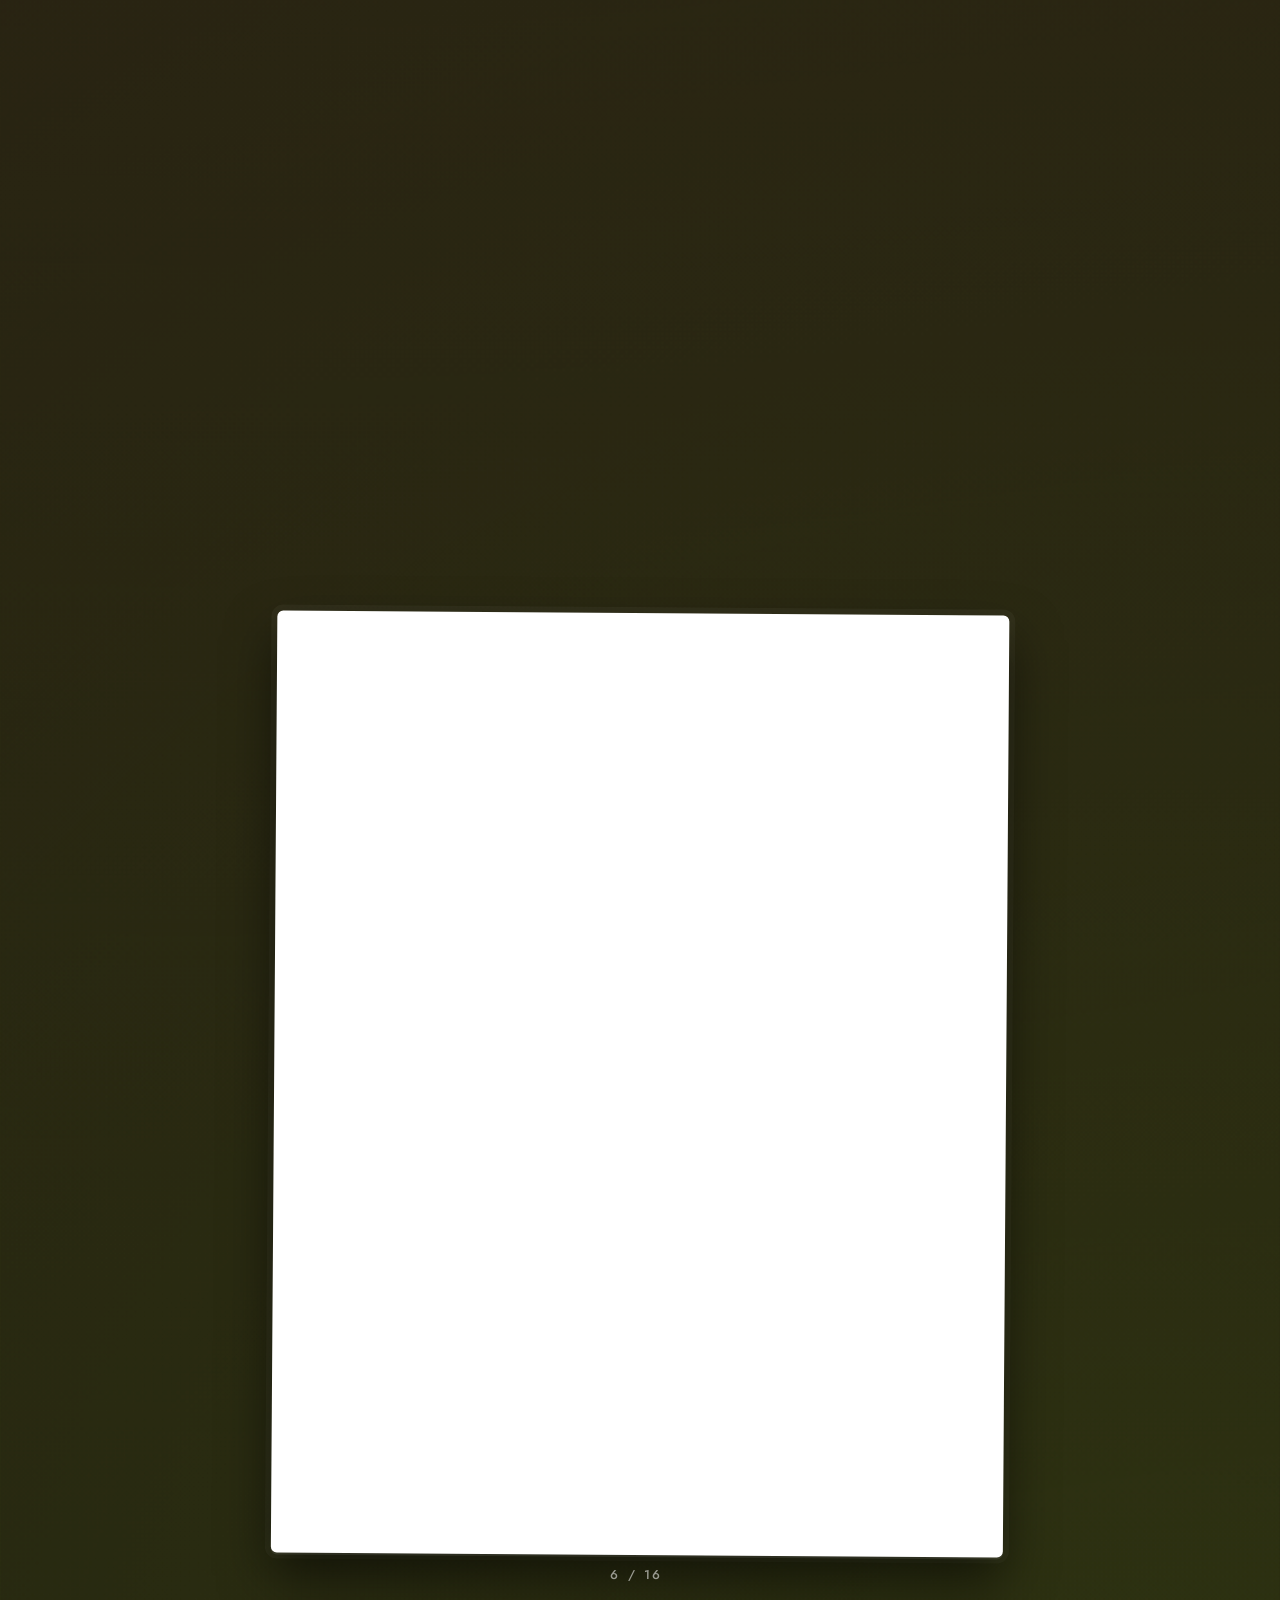
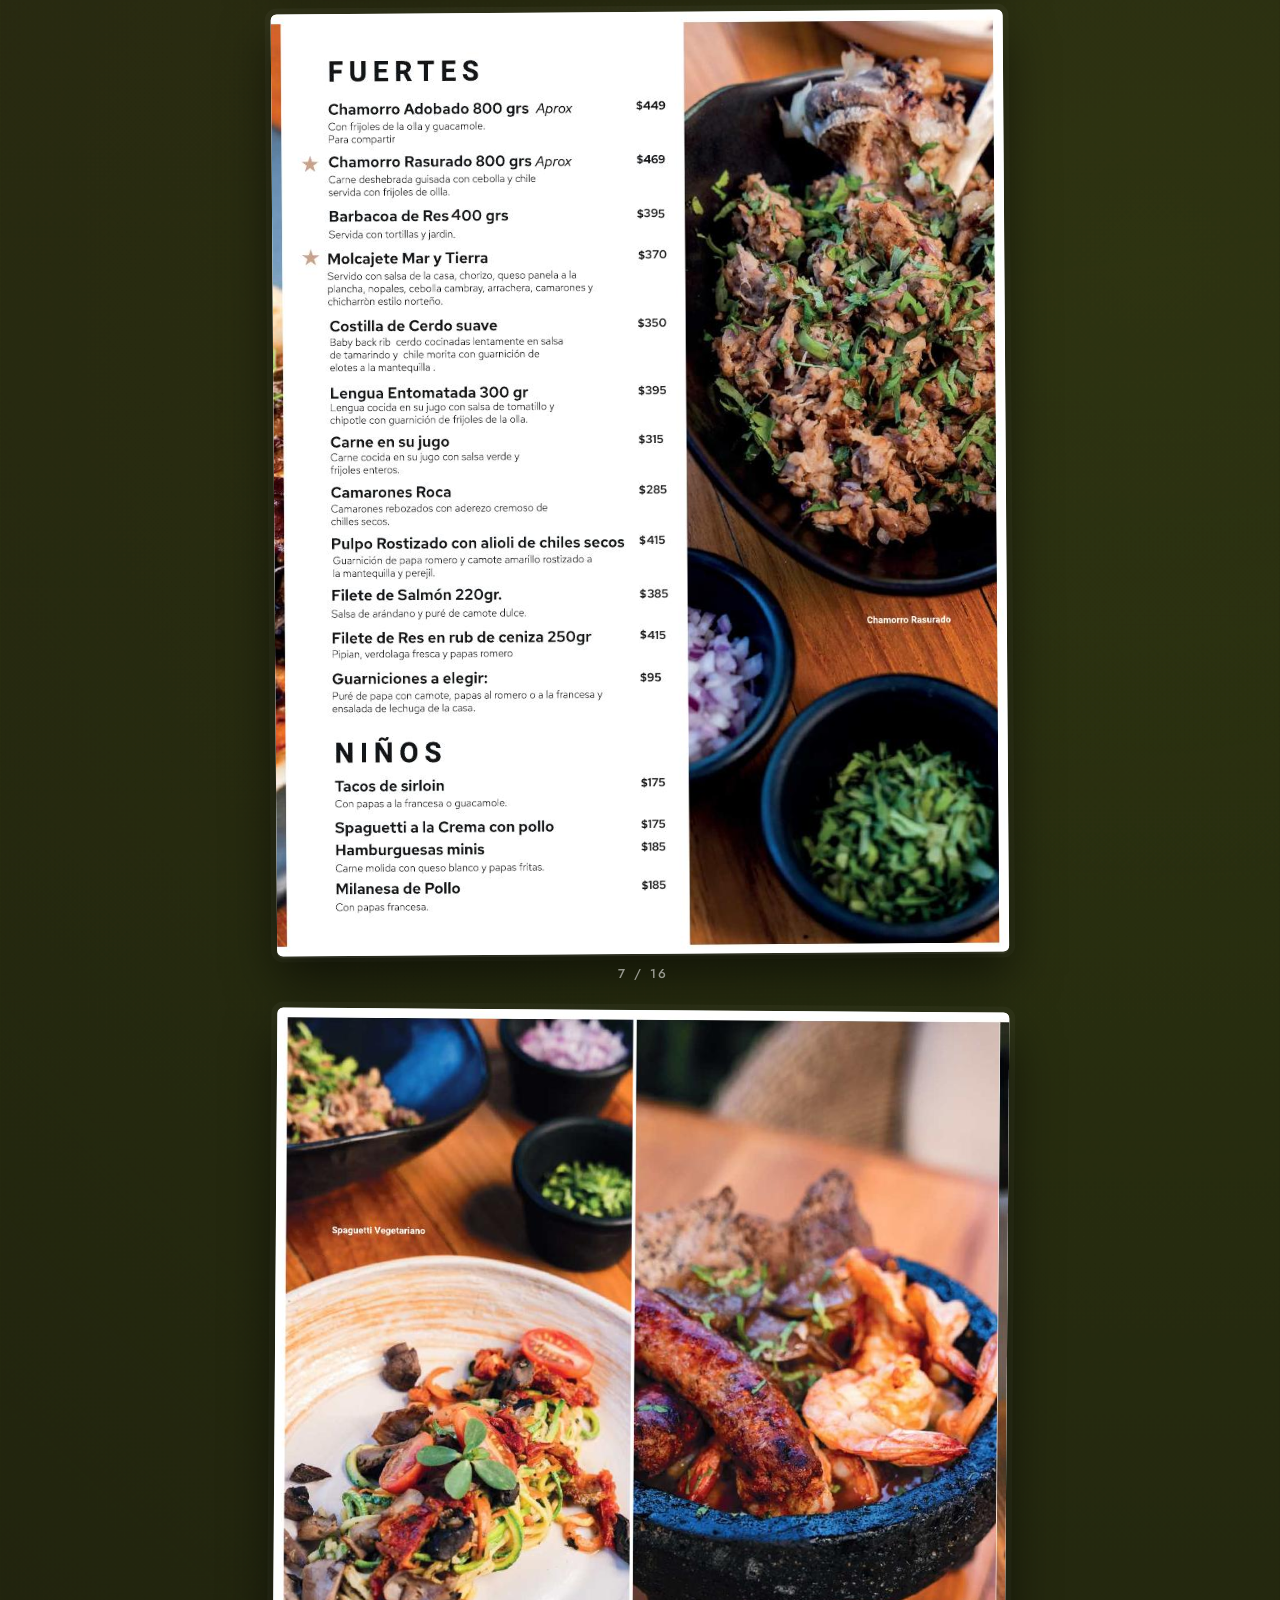
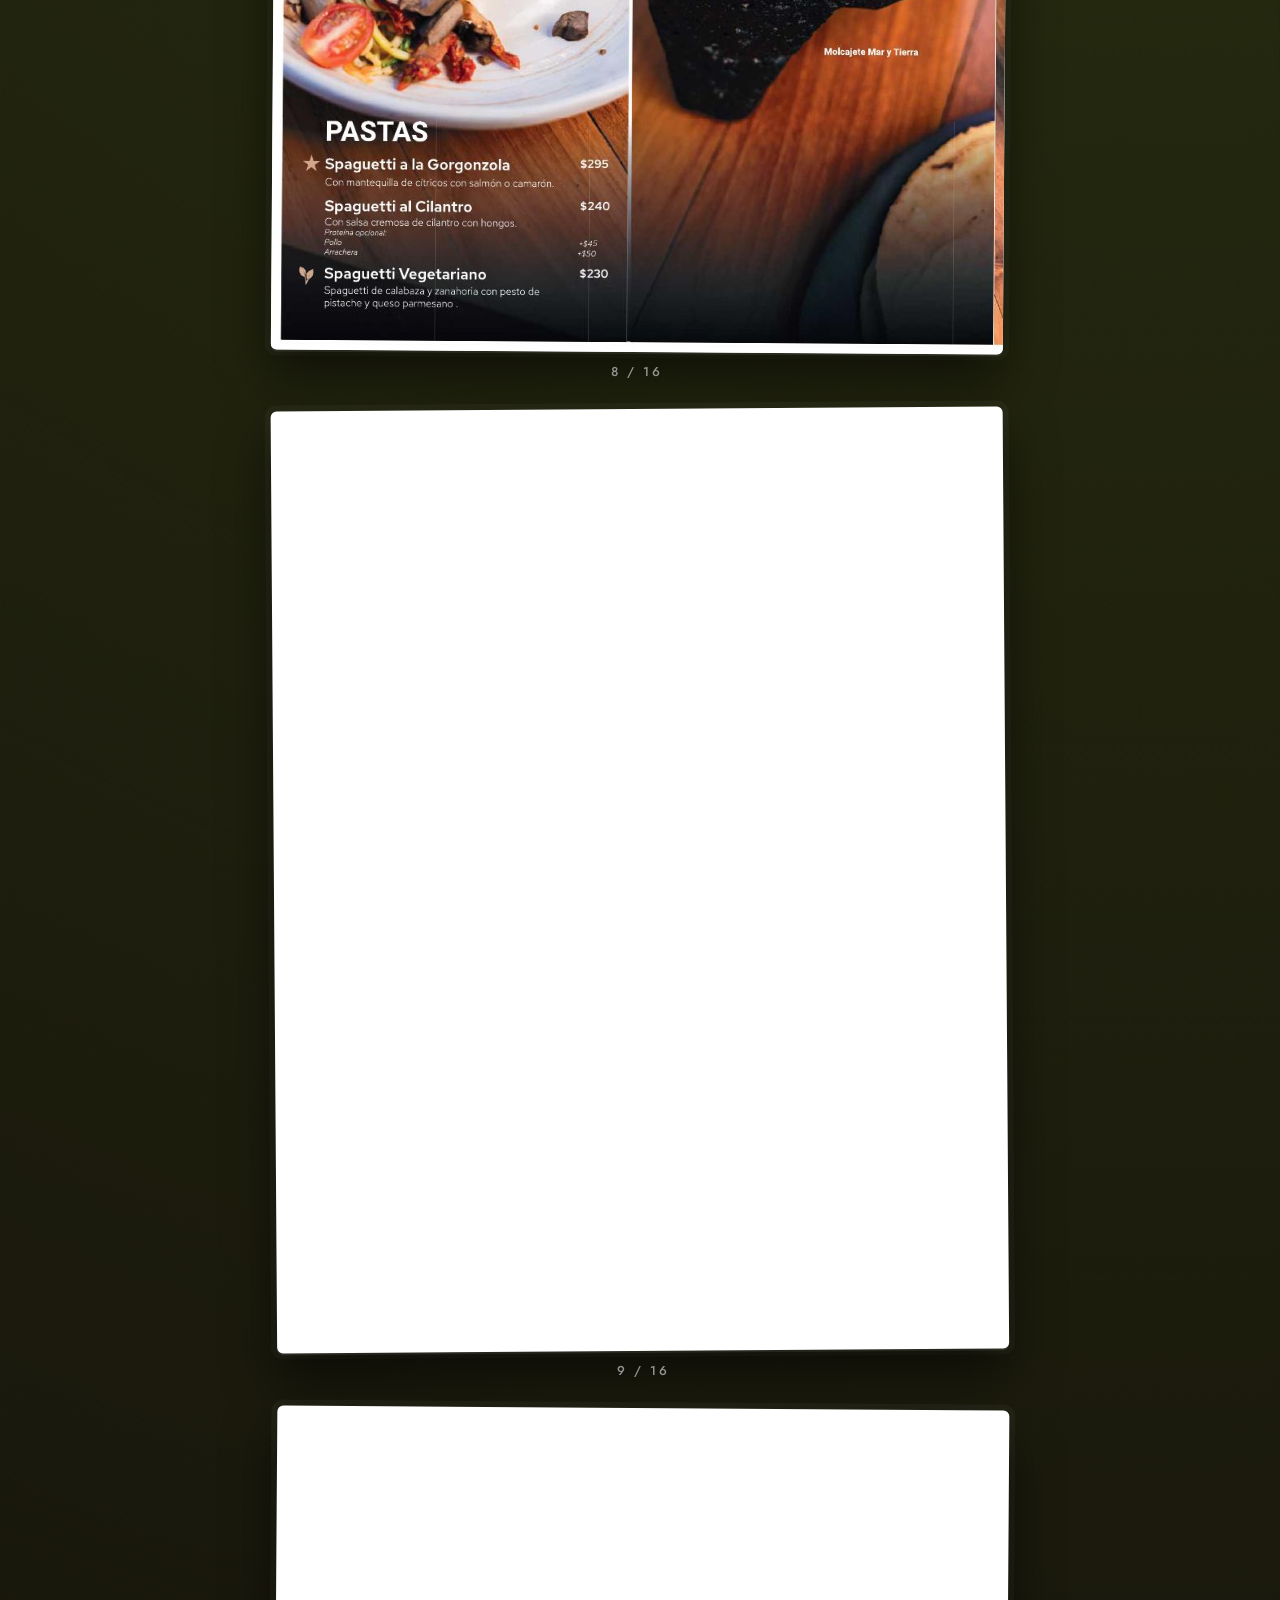
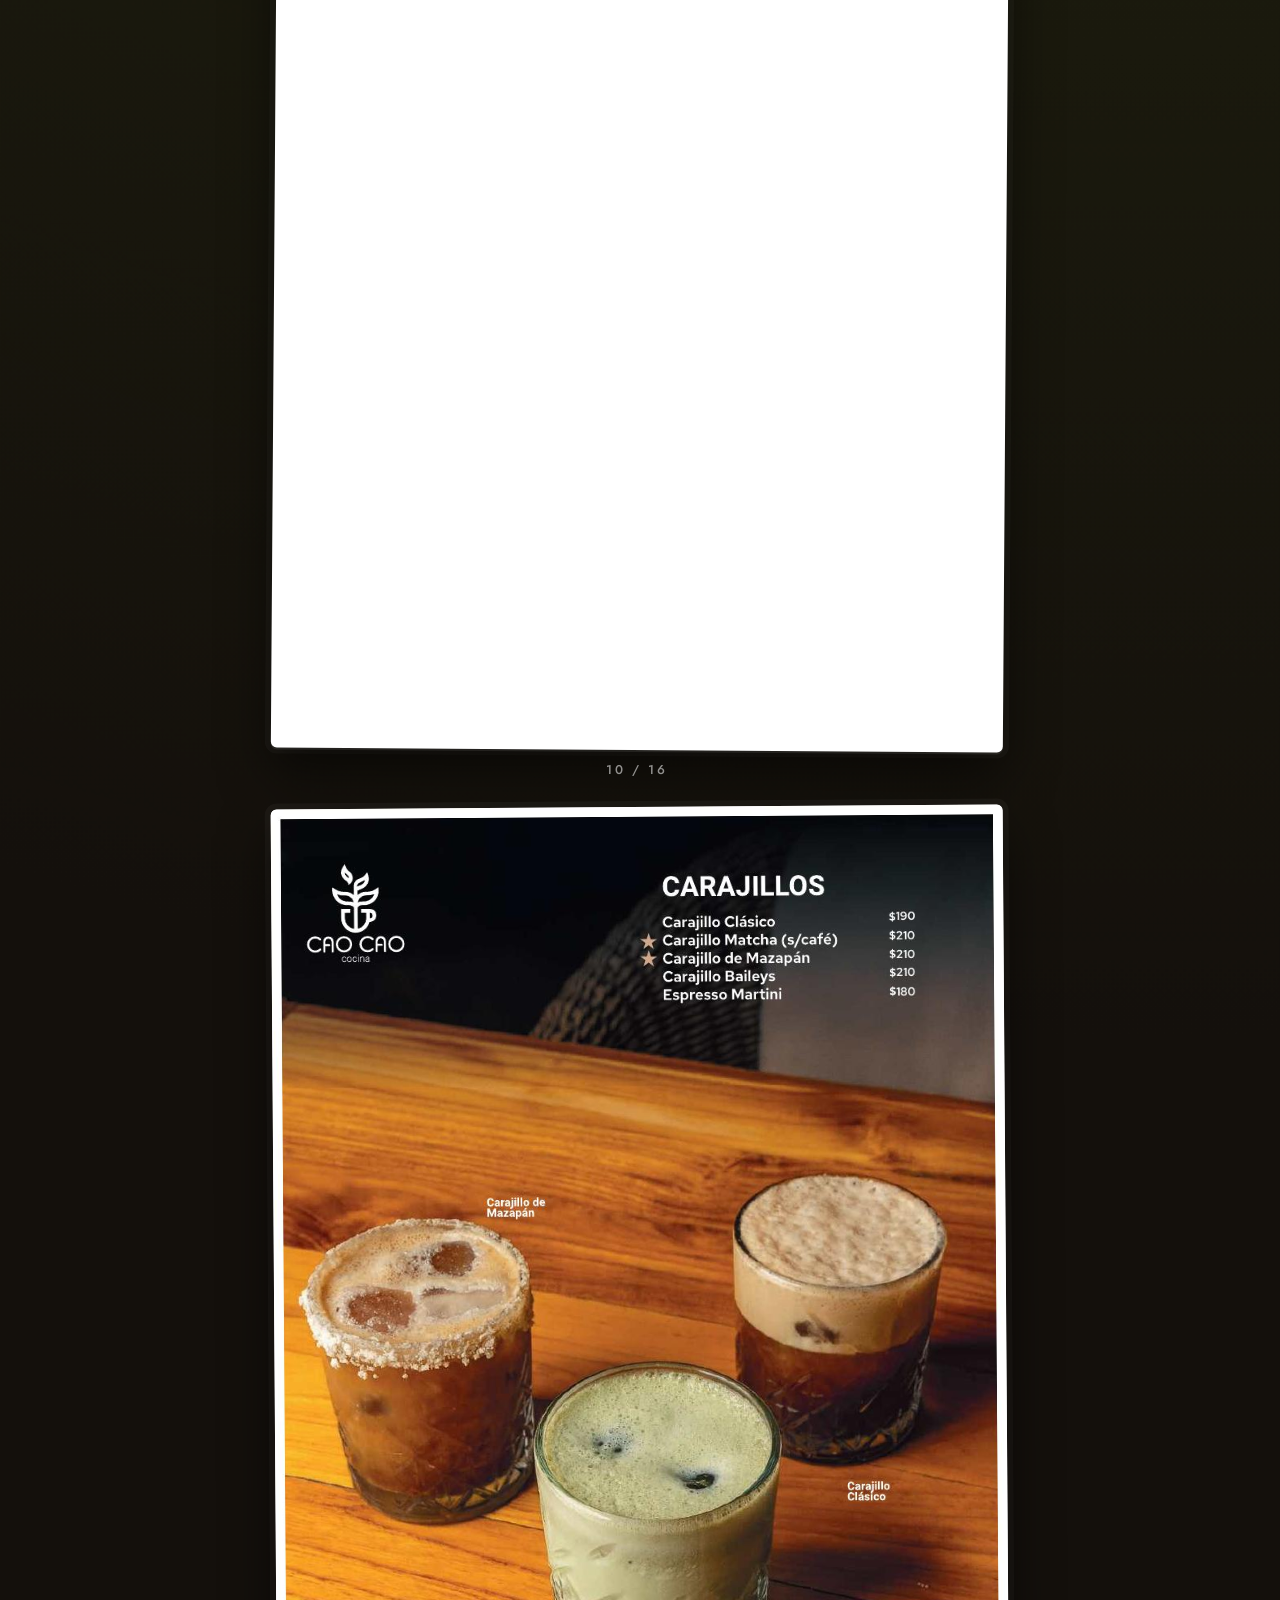
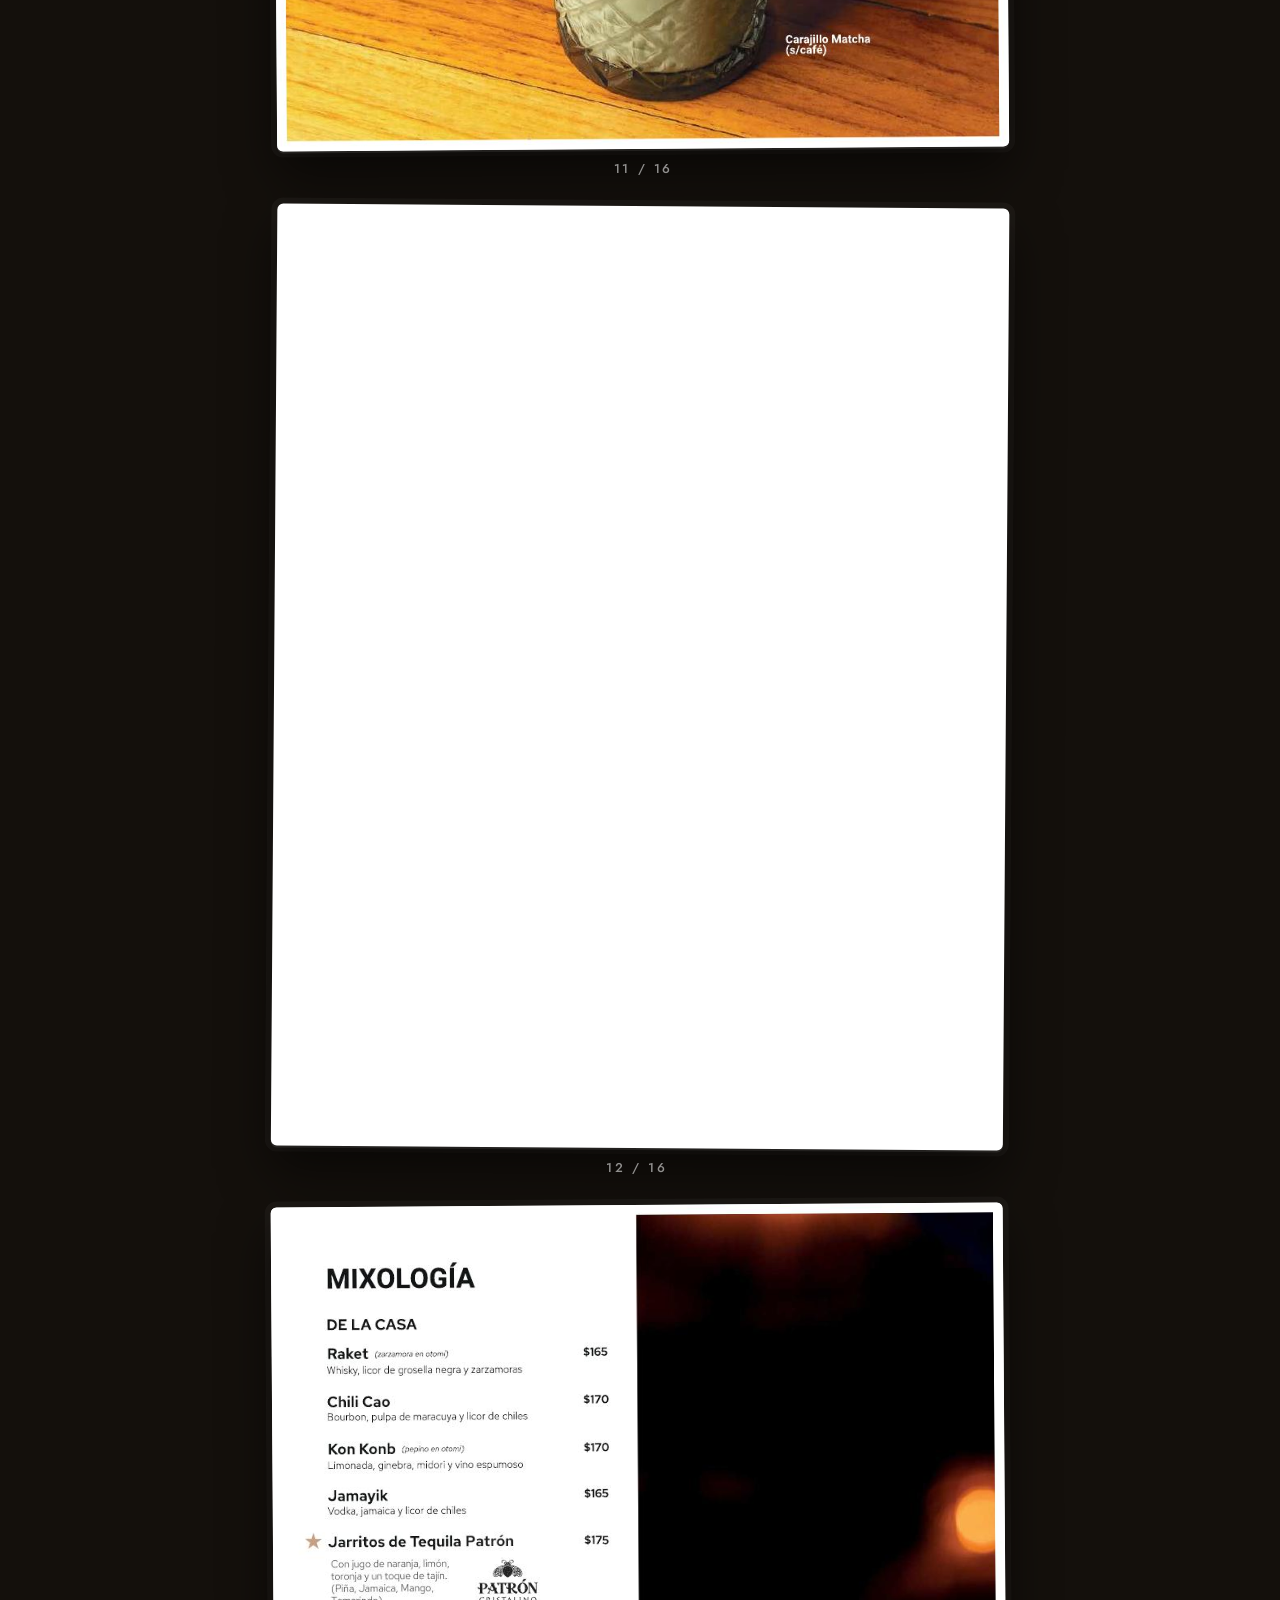
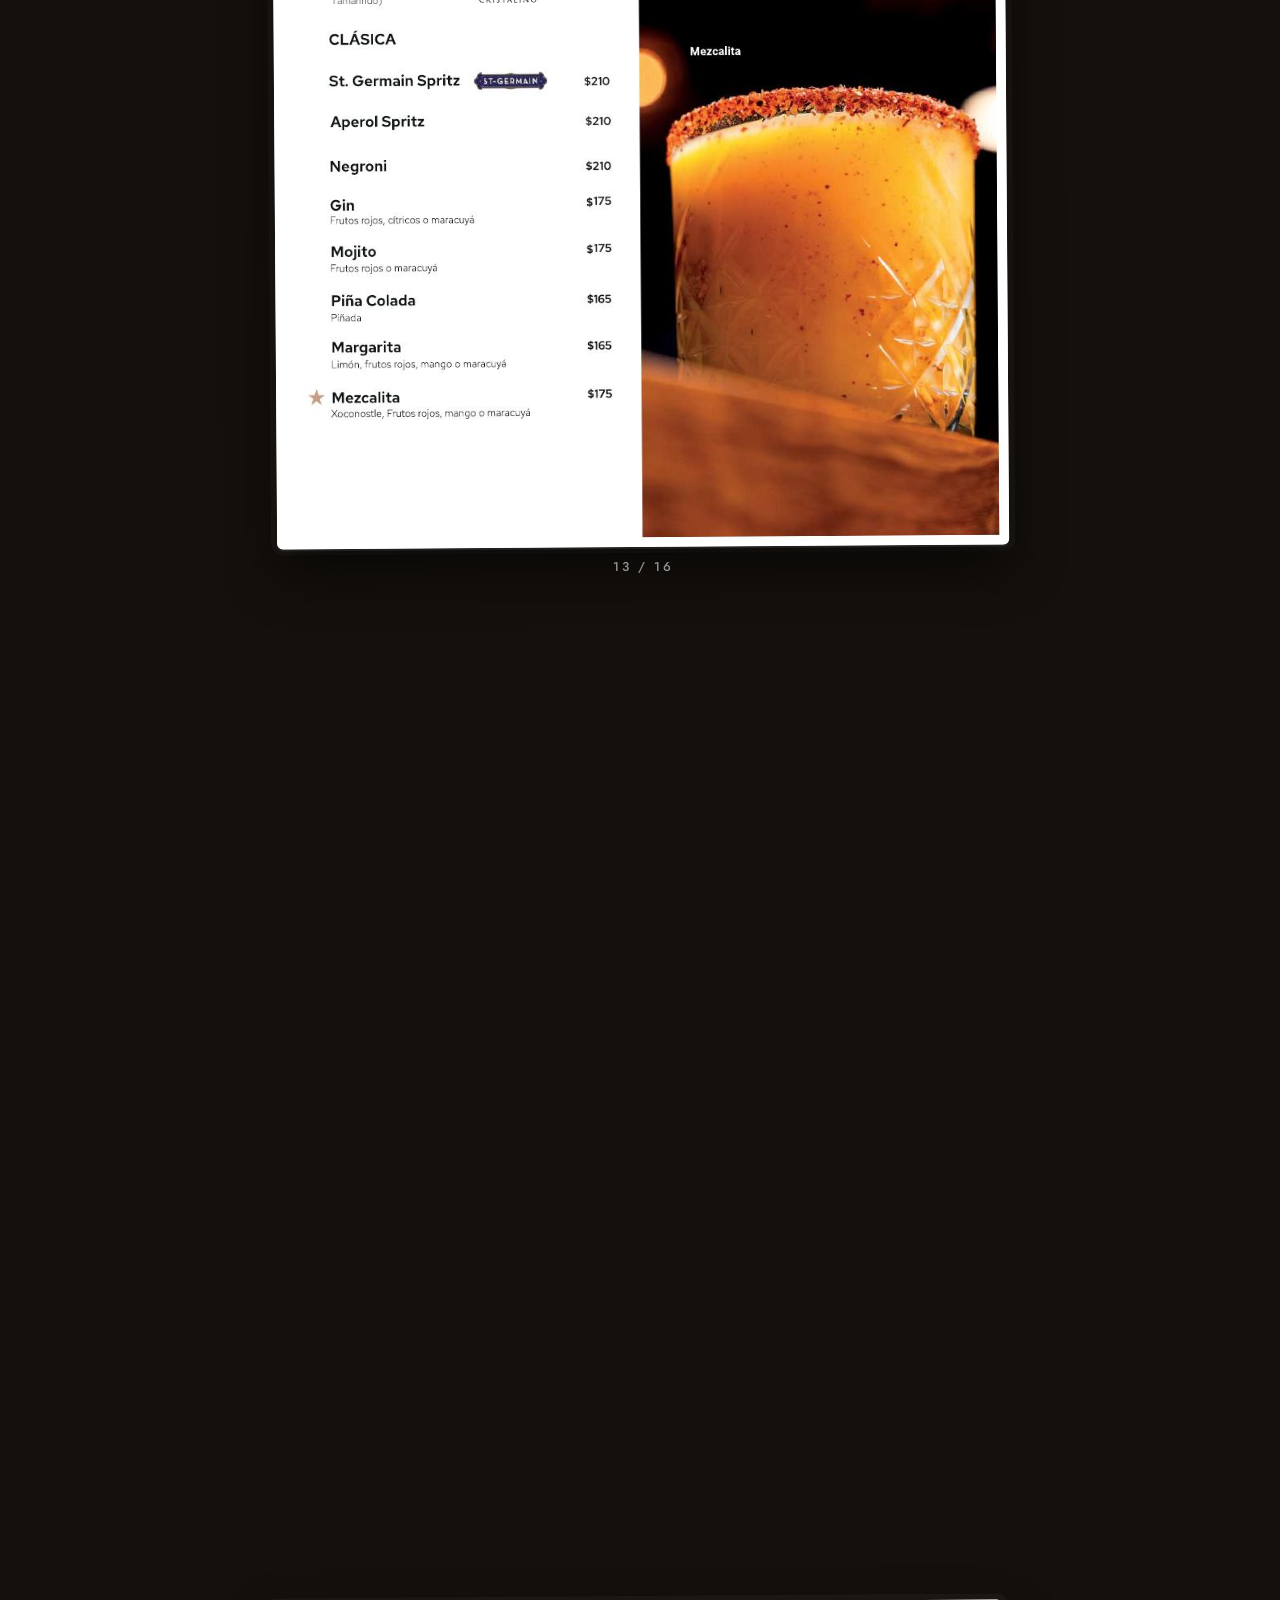
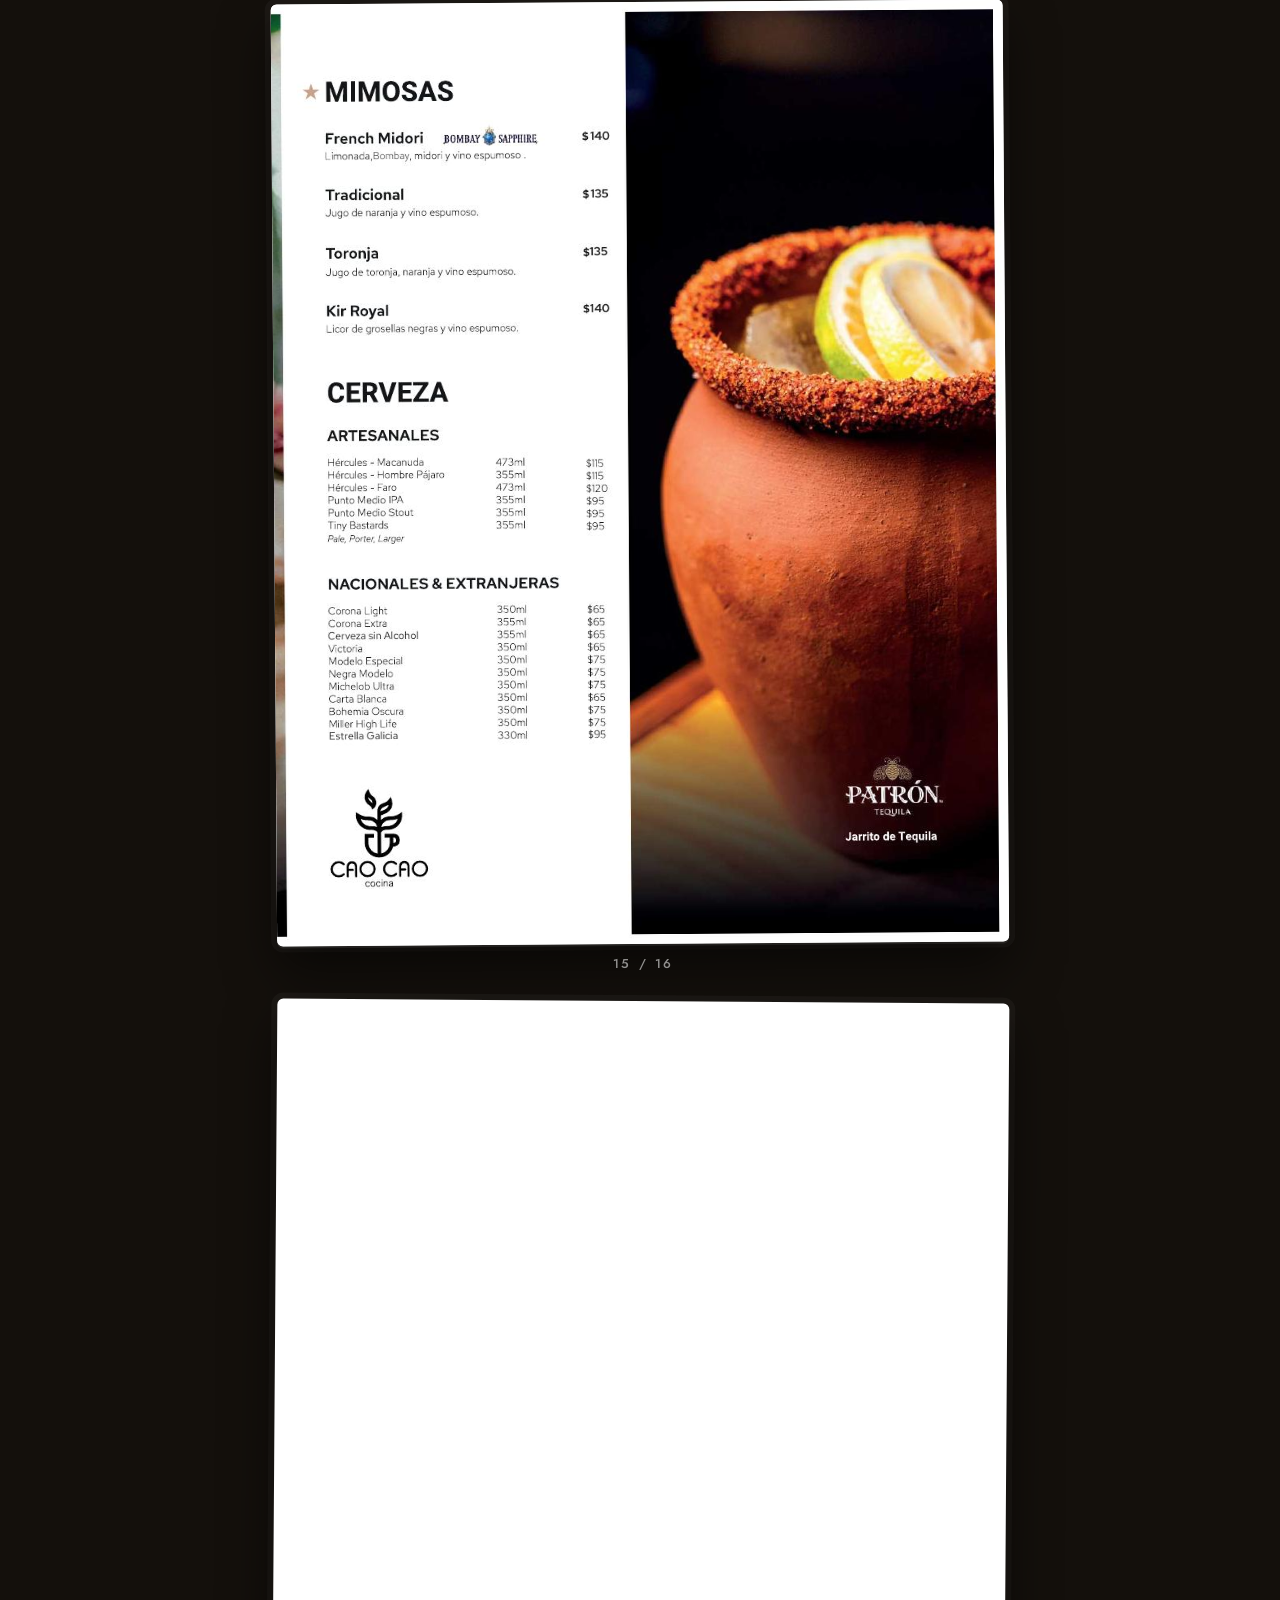
==== commit 4bc265f5: "Remove PDF download link from menu Removed the download link for the PDF menu." ====
--- a/menu.html
+++ b/menu.html
@@ -35,7 +35,6 @@
     <img src="images/logo-icono.png" alt="" width="64" height="67">
     <h1 class="reveal">Menú</h1>
     <div class="cta">
-      <a class="btn btn-sun" href="menu/menu-cao-cao.pdf" download>Descargar PDF</a>
       <a class="btn btn-line" href="menu/menu-cao-cao.pdf" target="_blank" rel="noopener">Abrir PDF</a>
     </div>
   </section>
